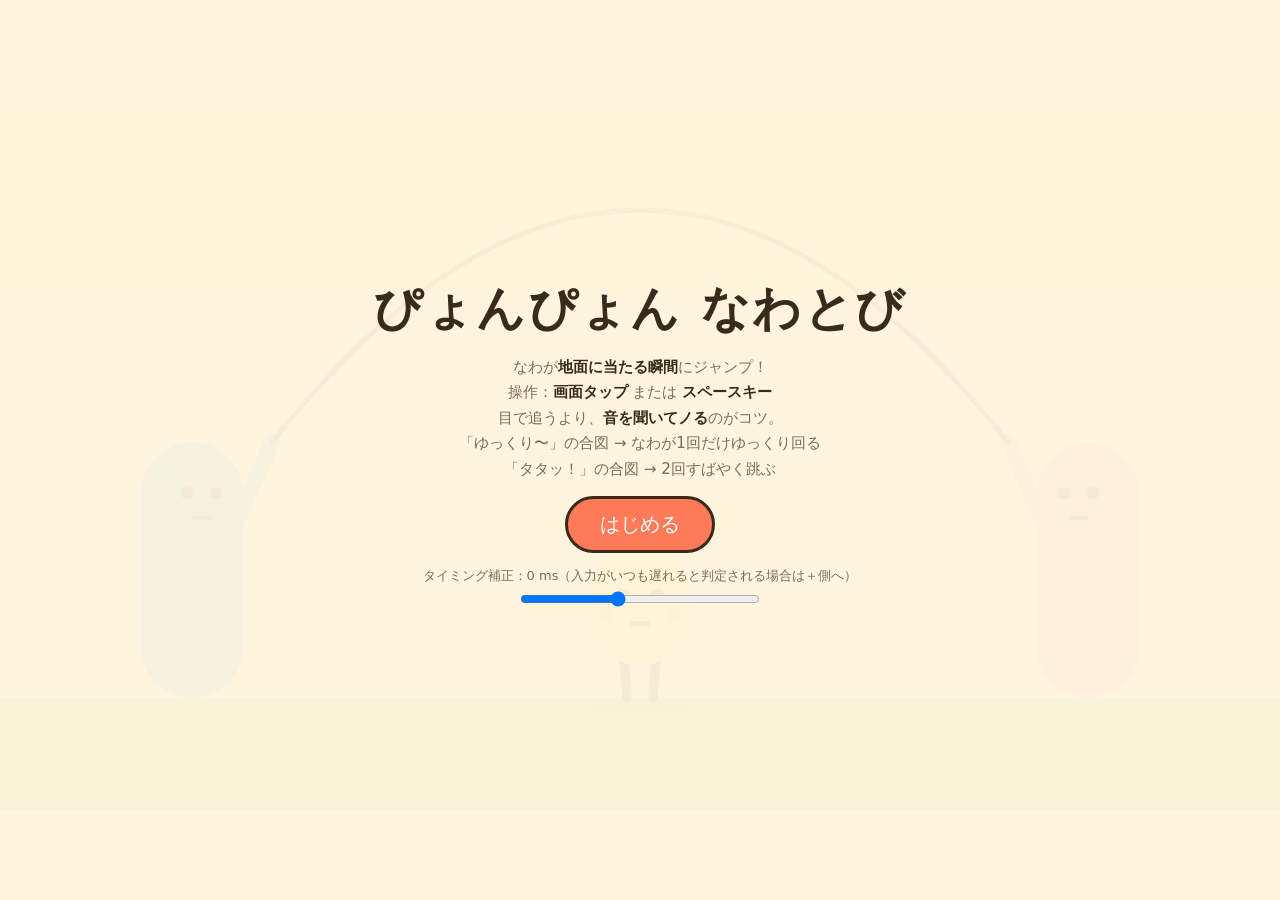
==== rizumutengoku/index.html @ be9ffc7c "Add first rhythm minigame: ぴょんぴょんなわとび Co-Authored-By: Claude Opus 5.5 <noreply@anthropic.com> Claude" ====
<!doctype html>
<html lang="ja">
<head>
<meta charset="utf-8">
<meta name="viewport" content="width=device-width,initial-scale=1,user-scalable=no">
<title>ぴょんぴょんなわとび</title>
<style>
  :root { --bg:#fff6e0; --ink:#3a2a1a; --accent:#ff7a59; --sub:#7a6a5a; }
  html, body { margin:0; height:100%; background:var(--bg); color:var(--ink);
    font-family:"Hiragino Maru Gothic ProN","M PLUS Rounded 1c","Yu Gothic",system-ui,sans-serif;
    overflow:hidden; touch-action:manipulation; user-select:none; -webkit-user-select:none; }
  canvas { position:fixed; inset:0; width:100%; height:100%; display:block; }
  .overlay { position:fixed; inset:0; display:flex; flex-direction:column; align-items:center;
    justify-content:center; gap:14px; background:rgba(255,246,224,.95); text-align:center; padding:16px; box-sizing:border-box; }
  .hidden { display:none; }
  h1 { margin:0; font-size:clamp(28px,7vw,48px); letter-spacing:.05em; }
  h2 { margin:0; font-size:clamp(32px,9vw,64px); }
  p { margin:0; line-height:1.7; }
  .how { max-width:520px; font-size:15px; color:var(--sub); }
  .how b { color:var(--ink); }
  button { font:inherit; font-size:20px; padding:12px 32px; border-radius:999px; border:3px solid var(--ink);
    background:var(--accent); color:#fff; cursor:pointer; }
  button.sub { background:#fff; color:var(--ink); font-size:16px; padding:8px 22px; }
  .row { display:flex; gap:12px; flex-wrap:wrap; justify-content:center; }
  .offset { font-size:13px; color:var(--sub); display:flex; flex-direction:column; align-items:center; gap:4px; }
  .offset input { width:240px; }
  table { border-collapse:collapse; font-size:16px; }
  td { padding:2px 12px; }
  td:last-child { text-align:right; font-weight:bold; }
</style>
</head>
<body>
<canvas id="cv"></canvas>

<div id="title" class="overlay">
  <h1>ぴょんぴょん なわとび</h1>
  <p class="how">
    なわが<b>地面に当たる瞬間</b>にジャンプ！<br>
    操作：<b>画面タップ</b> または <b>スペースキー</b><br>
    目で追うより、<b>音を聞いてノる</b>のがコツ。<br>
    「ゆっくり〜」の合図 → なわが1回だけゆっくり回る<br>
    「タタッ！」の合図 → 2回すばやく跳ぶ
  </p>
  <div class="row"><button id="startBtn">はじめる</button></div>
  <label class="offset">
    <span>タイミング補正：<span id="offVal">0</span> ms（入力がいつも遅れると判定される場合は＋側へ）</span>
    <input id="offset" type="range" min="-100" max="150" step="5" value="0">
  </label>
  <p class="how" id="best"></p>
</div>

<div id="result" class="overlay hidden">
  <h2 id="rank"></h2>
  <p id="comment"></p>
  <table id="detail"></table>
  <div class="row">
    <button id="retryBtn">もういちど</button>
    <button id="backBtn" class="sub">タイトルへ</button>
  </div>
</div>

<script>
"use strict";

// ---------- 設定 ----------
const BPM = 120;
const BEAT = 60 / BPM;
const WIN = { just: 0.045, ok: 0.09, barely: 0.15 }; // 判定幅（秒）
const W = 800, H = 450, GROUND = 380;

// 譜面：前のジャンプから次のジャンプまでの拍数（1=通常, 2=ゆっくり, 0.5=すばやく）
const BAR = {
  A:  [1, 1, 1, 1],
  M:  [2, 1, 1],
  S:  [2, 2],
  F:  [1, 1, 0.5, 0.5, 1],
  F2: [0.5, 0.5, 1, 0.5, 0.5, 1],
};
const SONG = ["A","A","A","A", "M","A","M","A", "F","A","F","A",
              "S","A","M","F", "F2","A","F2","M", "F","F2","S","A", "A"];
const CHART = SONG.flatMap(k => BAR[k]);

// ---------- オーディオ ----------
const A = { ctx: null, noise: null };

function ensureAudio() {
  if (!A.ctx) {
    A.ctx = new (window.AudioContext || window.webkitAudioContext)({ latencyHint: "interactive" });
    const len = A.ctx.sampleRate;
    A.noise = A.ctx.createBuffer(1, len, A.ctx.sampleRate);
    const d = A.noise.getChannelData(0);
    for (let i = 0; i < len; i++) d[i] = Math.random() * 2 - 1;
  }
  if (A.ctx.state === "suspended") A.ctx.resume();
}

function latency() {
  const c = A.ctx;
  return c.outputLatency || c.baseLatency || 0;
}

function env(g, t, a, peak, d) {
  g.gain.setValueAtTime(0.0001, t);
  g.gain.exponentialRampToValueAtTime(peak, t + a);
  g.gain.exponentialRampToValueAtTime(0.0001, t + a + d);
}

function tone(dest, t, freq, type, dur, vol, a = 0.005) {
  const c = A.ctx, o = c.createOscillator(), g = c.createGain();
  o.type = type;
  o.frequency.setValueAtTime(freq, t);
  env(g, t, a, vol, dur);
  o.connect(g).connect(dest);
  o.start(t); o.stop(t + a + dur + 0.05);
  return o;
}

function noise(dest, t, dur, vol, ftype, freq, q = 1) {
  const c = A.ctx, s = c.createBufferSource(), f = c.createBiquadFilter(), g = c.createGain();
  s.buffer = A.noise;
  f.type = ftype; f.frequency.value = freq; f.Q.value = q;
  env(g, t, 0.002, vol, dur);
  s.connect(f).connect(g).connect(dest);
  s.start(t, Math.random() * 0.5); s.stop(t + dur + 0.05);
}

const midi = n => 440 * Math.pow(2, (n - 69) / 12);

const SND = {
  kick(d, t) {
    const c = A.ctx, o = c.createOscillator(), g = c.createGain();
    o.frequency.setValueAtTime(150, t);
    o.frequency.exponentialRampToValueAtTime(40, t + 0.15);
    env(g, t, 0.002, 0.9, 0.25);
    o.connect(g).connect(d); o.start(t); o.stop(t + 0.35);
  },
  snare(d, t) { noise(d, t, 0.15, 0.45, "bandpass", 1800, 0.8); tone(d, t, 190, "triangle", 0.08, 0.25); },
  hat(d, t, v = 0.15) { noise(d, t, 0.04, v, "highpass", 8000); },
  crash(d, t) { noise(d, t, 1.4, 0.35, "highpass", 5000); },
  block(d, t, hi) { tone(d, t, hi ? 1600 : 1100, "sine", 0.07, 0.6); },
  cueSlow(d, t) { tone(d, t, midi(67), "triangle", 0.18, 0.7); tone(d, t + 0.2, midi(60), "triangle", 0.45, 0.7); },
  cueFast(d, t) { tone(d, t, 1250, "square", 0.05, 0.25); tone(d, t + BEAT / 2, 1250, "square", 0.05, 0.25); },
  jump(d, t, grade) {
    // 成功音：なわの「パシッ」＋ジャンプの「ぴょん」
    noise(d, t, 0.05, 0.5, "bandpass", 3000, 2);
    const o = tone(d, t, 500, "square", 0.12, grade === "just" ? 0.18 : 0.12);
    o.frequency.exponentialRampToValueAtTime(grade === "barely" ? 700 : 1100, t + 0.1);
  },
  miss(d, t) {
    const o = tone(d, t, 220, "sawtooth", 0.3, 0.25);
    o.frequency.exponentialRampToValueAtTime(70, t + 0.3);
    noise(d, t, 0.12, 0.5, "lowpass", 400);
  },
  whiff(d, t) { noise(d, t, 0.08, 0.15, "bandpass", 1200, 3); },
};

// 伴奏（C - Am - F - G）
const ROOTS = [0, 9, 5, 7];
const MELODY = [
  [12, null, 16, 19, 16, null, 14, 12],
  [9, null, 12, 16, 14, 12, 9, null],
  [9, 12, 14, null, 12, 9, 7, null],
  [7, null, 11, 14, 12, 11, 7, null],
];

function scheduleSong(g) {
  const { music, sfx, t0, endBeat } = g;
  const bt = b => t0 + b * BEAT;

  // カウントイン
  for (let b = 0; b < 4; b++) SND.block(sfx, bt(b), b === 3);

  for (let b = 0; b < endBeat; b++) {
    const inBar = b % 4, bar = Math.floor(b / 4);
    SND.hat(music, bt(b), 0.18); SND.hat(music, bt(b + 0.5), 0.08);
    if (b < 4) continue;
    if (inBar === 0 || inBar === 2) SND.kick(music, bt(b));
    if (inBar === 1 || inBar === 3) SND.snare(music, bt(b));
    const root = ROOTS[bar % 4];
    for (let e = 0; e < 2; e++) {
      const n = 36 + root + (e === 1 && inBar % 2 === 1 ? 12 : 0);
      tone(music, bt(b + e / 2), midi(n), "triangle", 0.22, 0.45);
      const m = MELODY[bar % 4][inBar * 2 + e];
      if (m !== null) tone(music, bt(b + e / 2), midi(60 + m), "square", 0.18, 0.08);
    }
  }
  // しめ
  const tEnd = bt(endBeat);
  SND.kick(music, tEnd); SND.crash(music, tEnd);
  for (const n of [48, 60, 64, 67, 72]) tone(music, tEnd, midi(n), "triangle", 1.2, 0.18);

  // 合図
  for (const c of g.cues) (c.type === "slow" ? SND.cueSlow : SND.cueFast)(sfx, c.t);
}

// ---------- ゲーム状態 ----------
let G = null;
let offsetMs = 0;
try { offsetMs = Number(localStorage.getItem("nawa.offset")) || 0; } catch (e) {}

function buildGame() {
  const c = A.ctx;
  const bus = c.createGain(); bus.gain.value = 0.9; bus.connect(c.destination);
  const music = c.createGain(); music.gain.value = 0.5; music.connect(bus);
  const sfx = c.createGain(); sfx.gain.value = 1; sfx.connect(bus);
  const t0 = c.currentTime + 0.4;

  const hits = [];
  let b = 3; // 最初のジャンプは4拍目（カウントイン直後）
  for (const iv of CHART) { b += iv; hits.push({ beat: b, t: t0 + b * BEAT, iv, j: null }); }

  const cues = [];
  hits.forEach((h, i) => {
    const prevIv = i > 0 ? hits[i - 1].iv : 1;
    if (h.iv !== 1 && h.iv !== prevIv) {
      cues.push({ t: t0 + (h.beat - h.iv - 1) * BEAT, type: h.iv > 1 ? "slow" : "fast" });
    }
  });

  const lastBeat = hits[hits.length - 1].beat;
  const endBeat = Math.ceil((lastBeat + 1) / 4) * 4;
  return {
    bus, music, sfx, t0, hits, cues, endBeat,
    tEnd: t0 + (endBeat + 3) * BEAT,
    player: { jumpAt: -9, kind: null, tripAt: -9, fx: [] },
    empty: 0, over: false,
  };
}

function startGame() {
  ensureAudio();
  if (G) G.bus.disconnect();
  G = buildGame();
  scheduleSong(G);
  hide("title"); hide("result");
}

function endGame() {
  G.over = true;
  const n = G.hits.length;
  const cnt = { just: 0, ok: 0, barely: 0, miss: 0 };
  for (const h of G.hits) cnt[h.j || "miss"]++;
  const raw = (cnt.just + cnt.ok * 0.8 + cnt.barely * 0.5) / n * 100 - G.empty;
  const score = Math.max(0, Math.round(raw));
  const [rank, comment] =
    score >= 90 ? ["かんぺき！", "なわとび名人。もう縄が止まって見える。"] :
    score >= 75 ? ["いいかんじ", "リズムに乗れてる。合図のところを詰めれば上へ。"] :
    score >= 55 ? ["まあまあ", "跳べてはいる。画面より音に集中してみよう。"] :
                  ["もういっかい", "目で追うと間に合わない。耳で跳ぼう。"];
  $("rank").textContent = rank;
  $("comment").textContent = `スコア ${score} 点 ― ${comment}`;
  $("detail").innerHTML = [
    ["ジャスト", cnt.just], ["OK", cnt.ok], ["ぎりぎり", cnt.barely],
    ["ミス", cnt.miss], ["からぶり", G.empty],
  ].map(([k, v]) => `<tr><td>${k}</td><td>${v}</td></tr>`).join("");
  try {
    const best = Number(localStorage.getItem("nawa.best")) || 0;
    if (score > best) localStorage.setItem("nawa.best", String(score));
  } catch (e) {}
  showBest();
  show("result");
}

function press() {
  if (!G || G.over) return;
  const now = A.ctx.currentTime;
  const tIn = now - latency() - offsetMs / 1000;
  let best = null, bd = 9;
  for (const h of G.hits) {
    if (h.t - tIn > WIN.barely) break;
    if (h.j) continue;
    const d = tIn - h.t;
    if (Math.abs(d) <= WIN.barely && Math.abs(d) < Math.abs(bd)) { best = h; bd = d; }
  }
  const p = G.player, tv = now - latency();
  if (best) {
    const ad = Math.abs(bd);
    best.j = ad <= WIN.just ? "just" : ad <= WIN.ok ? "ok" : "barely";
    SND.jump(G.sfx, now, best.j);
    p.jumpAt = tv; p.kind = best.j;
    if (best.j === "just") p.fx.push({ t: tv, type: "star" });
    if (best.j === "barely") p.fx.push({ t: tv, type: "sweat" });
  } else {
    G.empty++;
    SND.whiff(G.sfx, now);
    p.jumpAt = tv; p.kind = "whiff";
  }
}

function update() {
  if (!G || G.over) return;
  const now = A.ctx.currentTime;
  const tIn = now - latency() - offsetMs / 1000;
  for (const h of G.hits) {
    if (h.t - tIn > 0) break;
    if (!h.j && tIn - h.t > WIN.barely) {
      h.j = "miss";
      SND.miss(G.sfx, now);
      G.player.tripAt = h.t;
    }
  }
  if (now > G.tEnd) endGame();
}

// ---------- 描画 ----------
const cv = document.getElementById("cv");
const cx = cv.getContext("2d");
let view = { s: 1, ox: 0, oy: 0 };

function resize() {
  const dpr = window.devicePixelRatio || 1;
  cv.width = innerWidth * dpr; cv.height = innerHeight * dpr;
  const s = Math.min(innerWidth / W, innerHeight / H);
  view = { s: s * dpr, ox: (innerWidth - W * s) / 2 * dpr, oy: (innerHeight - H * s) / 2 * dpr };
}
addEventListener("resize", resize);
resize();

function ropePhase(tv) {
  if (!G) return 0.5;
  const hs = G.hits;
  let prev = hs[0].t - hs[0].iv * BEAT;
  if (tv < prev + 0.5 * (hs[0].t - prev)) return 0.5;
  for (const h of hs) {
    if (tv < h.t) return (tv - prev) / (h.t - prev);
    prev = h.t;
  }
  const p = (tv - prev) / BEAT;
  return p < 0.5 ? p : 0.5;
}

function cueBubble(tv) {
  if (!G) return null;
  for (const c of G.cues) if (tv >= c.t && tv < c.t + 0.9) return c.type;
  return null;
}

function bean(x, y, w, h, color, flip, phase) {
  // 縄を回す人
  cx.fillStyle = color;
  cx.beginPath(); cx.roundRect(x - w / 2, y - h, w, h, w / 2); cx.fill();
  cx.fillStyle = "#3a2a1a";
  cx.beginPath(); cx.arc(x - 9 * flip + 6 * flip, y - h + 32, 4, 0, 7); cx.fill();
  cx.beginPath(); cx.arc(x + 9 * flip + 6 * flip, y - h + 32, 4, 0, 7); cx.fill();
  cx.fillRect(x - 6 + 6 * flip, y - h + 46, 12, 3);
  const a = phase * Math.PI * 2;
  const hand = { x: x + 50 * flip + Math.sin(a) * 10 * flip, y: 232 + Math.cos(a) * 12 };
  cx.strokeStyle = color; cx.lineWidth = 10; cx.lineCap = "round";
  cx.beginPath(); cx.moveTo(x + 15 * flip, y - h + 80); cx.lineTo(hand.x, hand.y); cx.stroke();
  return hand;
}

function drawRope(l, r, phase, front) {
  const cy = 287.5 + 357.5 * Math.cos(phase * Math.PI * 2);
  cx.strokeStyle = "#7a3e1c"; cx.lineWidth = front ? 5 : 3;
  cx.beginPath(); cx.moveTo(l.x, l.y); cx.quadraticCurveTo(400, cy, r.x, r.y); cx.stroke();
}

function drawPlayer(tv) {
  const p = G ? G.player : { jumpAt: -9, kind: null, tripAt: -9, fx: [] };
  let lift = 0, tilt = 0;
  const dur = p.kind === "whiff" ? 0.25 : 0.38;
  const k = (tv - p.jumpAt) / dur;
  if (k >= 0 && k <= 1) lift = (p.kind === "whiff" ? 45 : 110) * Math.sin(Math.PI * k);
  const tk = (tv - p.tripAt) / 0.6;
  const tripping = tk >= 0 && tk <= 1;
  if (tripping) { tilt = Math.sin(tk * Math.PI) * 0.6; lift = 0; }

  // 影
  cx.fillStyle = "rgba(0,0,0,.15)";
  cx.beginPath(); cx.ellipse(400, GROUND + 4, 34 - lift * 0.12, 8, 0, 0, 7); cx.fill();

  cx.save();
  cx.translate(400, GROUND - lift);
  cx.rotate(tilt);
  cx.strokeStyle = "#3a2a1a"; cx.lineWidth = 6; cx.lineCap = "round";
  const spread = lift > 10 ? 14 : 8;
  cx.beginPath(); cx.moveTo(-10, -24); cx.lineTo(-spread, 0); cx.moveTo(10, -24); cx.lineTo(spread, 0); cx.stroke();
  cx.fillStyle = "#ffcc4d";
  cx.beginPath(); cx.ellipse(0, -58, 32, 38, 0, 0, 7); cx.fill();
  cx.fillStyle = "#3a2a1a";
  if (tripping) {
    cx.font = "bold 18px sans-serif"; cx.textAlign = "center";
    cx.fillText("× ×", 0, -60);
  } else {
    cx.beginPath(); cx.arc(-11, -64, 4.5, 0, 7); cx.arc(11, -64, 4.5, 0, 7); cx.fill();
    cx.beginPath();
    if (lift > 10) cx.arc(0, -48, 7, 0, Math.PI); else cx.rect(-6, -48, 12, 3);
    cx.fill();
  }
  cx.fillStyle = "rgba(255,120,120,.5)";
  cx.beginPath(); cx.arc(-21, -52, 5, 0, 7); cx.arc(21, -52, 5, 0, 7); cx.fill();
  cx.restore();

  if (tripping) {
    cx.fillStyle = "#3a2a1a"; cx.font = "bold 22px sans-serif"; cx.textAlign = "center";
    cx.fillText("いてっ", 400, GROUND - 120);
  }
  // エフェクト
  p.fx = p.fx.filter(f => tv - f.t < 0.5);
  for (const f of p.fx) {
    const e = (tv - f.t) / 0.5;
    cx.globalAlpha = 1 - e;
    if (f.type === "star") {
      cx.fillStyle = "#ffb300";
      for (const dx of [-40, 40]) star(400 + dx * (1 + e), GROUND - 20 - 30 * e, 8);
    } else {
      cx.fillStyle = "#4aa3df";
      cx.beginPath(); cx.arc(440, GROUND - 110 + 20 * e, 6, 0, 7); cx.fill();
    }
    cx.globalAlpha = 1;
  }
}

function star(x, y, r) {
  cx.beginPath();
  for (let i = 0; i < 10; i++) {
    const a = -Math.PI / 2 + i * Math.PI / 5, rr = i % 2 ? r * 0.45 : r;
    cx.lineTo(x + Math.cos(a) * rr, y + Math.sin(a) * rr);
  }
  cx.fill();
}

function bubble(x, y, text) {
  cx.font = "bold 22px sans-serif"; cx.textAlign = "center";
  const w = cx.measureText(text).width + 28;
  cx.fillStyle = "#fff"; cx.strokeStyle = "#3a2a1a"; cx.lineWidth = 3;
  cx.beginPath(); cx.roundRect(x - w / 2, y - 22, w, 40, 14); cx.fill(); cx.stroke();
  cx.fillStyle = "#3a2a1a"; cx.fillText(text, x, y + 6);
}

function draw() {
  update();
  const tv = A.ctx ? A.ctx.currentTime - latency() : 0;
  cx.setTransform(1, 0, 0, 1, 0, 0);
  cx.fillStyle = "#fff6e0"; cx.fillRect(0, 0, cv.width, cv.height);
  cx.setTransform(view.s, 0, 0, view.s, view.ox, view.oy);

  const sky = cx.createLinearGradient(0, 0, 0, GROUND);
  sky.addColorStop(0, "#ffe2a8"); sky.addColorStop(1, "#fff6e0");
  cx.fillStyle = sky; cx.fillRect(0, 0, W, GROUND);
  cx.fillStyle = "#ffd36b"; cx.beginPath(); cx.arc(680, 80, 40, 0, 7); cx.fill();
  cx.fillStyle = "#8fd16a"; cx.fillRect(0, GROUND, W, H - GROUND);

  const phase = ropePhase(tv);
  const back = Math.cos(phase * Math.PI * 2) < 0;
  const l = bean(120, GROUND, 64, 160, "#5aa9e6", 1, phase);
  const r = bean(680, GROUND, 64, 160, "#f28ab2", -1, phase);

  if (back) drawRope(l, r, phase, false);
  drawPlayer(tv);
  if (!back) drawRope(l, r, phase, true);

  const cue = cueBubble(tv);
  if (cue === "slow") bubble(140, 170, "ゆっくり〜");
  if (cue === "fast") bubble(660, 170, "タタッ！");

  requestAnimationFrame(draw);
}
requestAnimationFrame(draw);

// ---------- UI ----------
function $(id) { return document.getElementById(id); }
function show(id) { $(id).classList.remove("hidden"); }
function hide(id) { $(id).classList.add("hidden"); }
function showBest() {
  let best = 0;
  try { best = Number(localStorage.getItem("nawa.best")) || 0; } catch (e) {}
  $("best").textContent = best ? `ベストスコア：${best} 点` : "";
}

$("offset").value = offsetMs;
$("offVal").textContent = offsetMs;
$("offset").addEventListener("input", e => {
  offsetMs = Number(e.target.value);
  $("offVal").textContent = offsetMs;
  try { localStorage.setItem("nawa.offset", String(offsetMs)); } catch (e2) {}
});
$("startBtn").addEventListener("click", startGame);
$("retryBtn").addEventListener("click", startGame);
$("backBtn").addEventListener("click", () => { hide("result"); show("title"); });
showBest();

addEventListener("keydown", e => {
  if (e.repeat) return;
  if (["Space", "Enter", "ArrowUp", "KeyZ", "KeyX"].includes(e.code)) {
    if (G && !G.over) { e.preventDefault(); press(); }
  }
});
addEventListener("pointerdown", e => {
  if (e.target.closest("button, input, label")) return;
  if (G && !G.over) { e.preventDefault(); press(); }
});
</script>
</body>
</html>
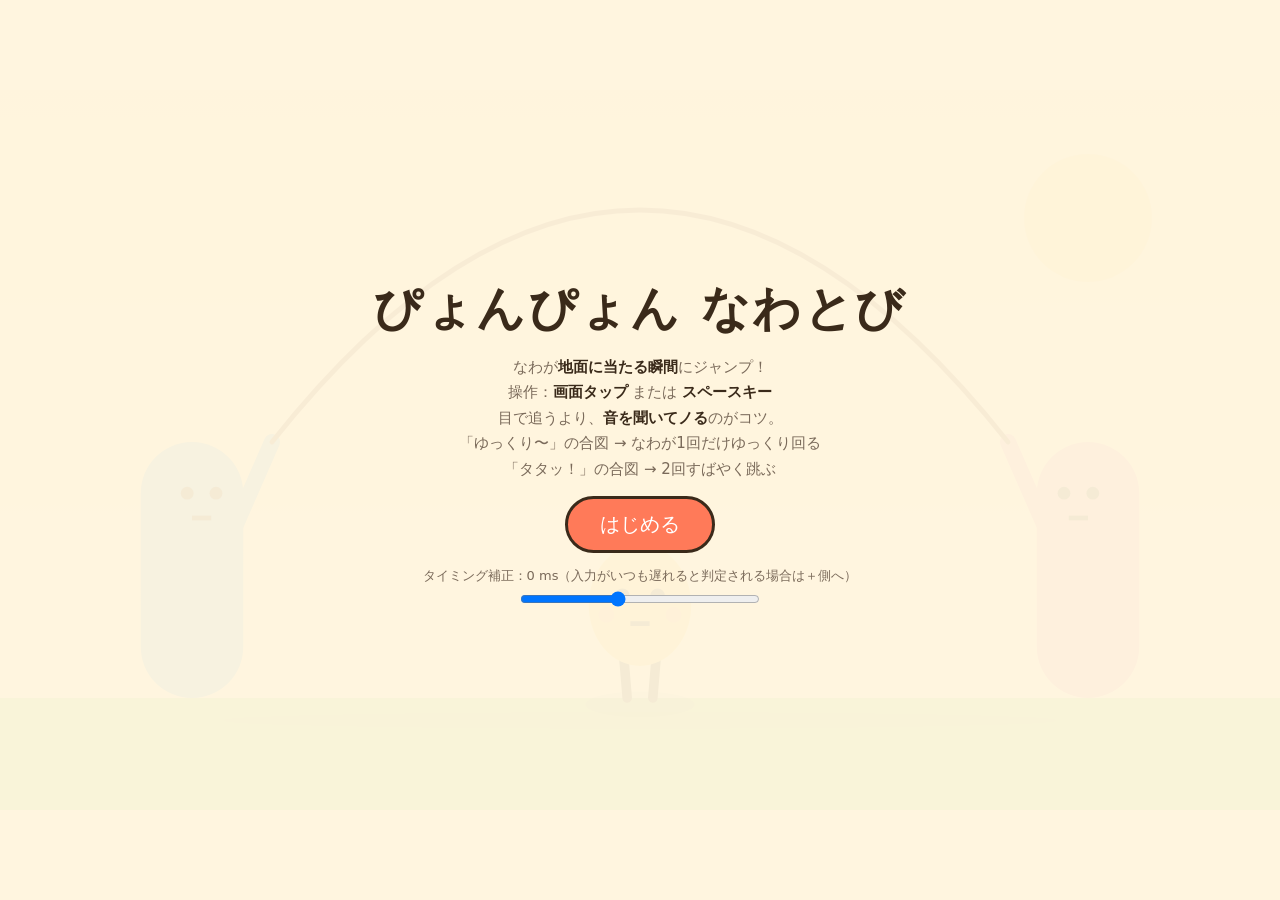
==== commit 575a76fe: "なわとび: 伴奏をベースのみにし、ジャンプ位置でリード音を鳴らす。なわの影と着地の土ぼこりを追加 Co-Authored-By: Claude Opus 5.5 <noreply@anthropic." ====
--- a/rizumutengoku/index.html
+++ b/rizumutengoku/index.html
@@ -143,8 +143,7 @@
   jump(d, t, grade) {
     // 成功音：なわの「パシッ」＋ジャンプの「ぴょん」
     noise(d, t, 0.05, 0.5, "bandpass", 3000, 2);
-    const o = tone(d, t, 500, "square", 0.12, grade === "just" ? 0.18 : 0.12);
-    o.frequency.exponentialRampToValueAtTime(grade === "barely" ? 700 : 1100, t + 0.1);
+    if (grade === "barely") tone(d, t, 300, "sawtooth", 0.06, 0.08);
   },
   miss(d, t) {
     const o = tone(d, t, 220, "sawtooth", 0.3, 0.25);
@@ -154,17 +153,20 @@
   whiff(d, t) { noise(d, t, 0.08, 0.15, "bandpass", 1200, 3); },
 };
 
-// 伴奏（C - Am - F - G）
+// ベース（土台）：C - Am - F - G を4分音符で刻むだけ。メロディは持たない
 const ROOTS = [0, 9, 5, 7];
-const MELODY = [
-  [12, null, 16, 19, 16, null, 14, 12],
-  [9, null, 12, 16, 14, 12, 9, null],
-  [9, 12, 14, null, 12, 9, 7, null],
-  [7, null, 11, 14, 12, 11, 7, null],
-];
+// リード：ジャンプのタイミングでだけ鳴る。和音の構成音から選ぶ
+const CHORD_TONES = [[60, 64, 67, 72], [57, 60, 64, 69], [57, 60, 65, 69], [55, 59, 62, 67]];
+const LEAD_STEP = [0, 1, 2, 3, 3, 2, 1, 2];
+
+function leadNote(h) {
+  const tones = CHORD_TONES[Math.floor(h.beat / 4) % 4];
+  if (h.iv > 1) return tones[0] - 12;
+  return tones[LEAD_STEP[Math.floor((h.beat % 4) * 2)]] + (h.iv < 1 ? 12 : 0);
+}
 
 function scheduleSong(g) {
-  const { music, sfx, t0, endBeat } = g;
+  const { music, lead, sfx, t0, endBeat } = g;
   const bt = b => t0 + b * BEAT;
 
   // カウントイン
@@ -172,18 +174,20 @@
 
   for (let b = 0; b < endBeat; b++) {
     const inBar = b % 4, bar = Math.floor(b / 4);
-    SND.hat(music, bt(b), 0.18); SND.hat(music, bt(b + 0.5), 0.08);
+    SND.hat(music, bt(b), 0.12);
     if (b < 4) continue;
     if (inBar === 0 || inBar === 2) SND.kick(music, bt(b));
     if (inBar === 1 || inBar === 3) SND.snare(music, bt(b));
-    const root = ROOTS[bar % 4];
-    for (let e = 0; e < 2; e++) {
-      const n = 36 + root + (e === 1 && inBar % 2 === 1 ? 12 : 0);
-      tone(music, bt(b + e / 2), midi(n), "triangle", 0.22, 0.45);
-      const m = MELODY[bar % 4][inBar * 2 + e];
-      if (m !== null) tone(music, bt(b + e / 2), midi(60 + m), "square", 0.18, 0.08);
-    }
-  }
+    tone(music, bt(b), midi(36 + ROOTS[bar % 4]), "triangle", 0.35, 0.5);
+  }
+
+  // リード：遊ぶ音。変則リズムがそのまま旋律として聞こえる
+  for (const h of g.hits) {
+    const dur = h.iv > 1 ? 0.7 : h.iv < 1 ? 0.12 : 0.25;
+    tone(lead, h.t, midi(leadNote(h)), "square", dur, 0.16);
+    tone(lead, h.t, midi(leadNote(h) + 12), "triangle", dur * 0.6, 0.08);
+  }
+
   // しめ
   const tEnd = bt(endBeat);
   SND.kick(music, tEnd); SND.crash(music, tEnd);
@@ -201,7 +205,8 @@
 function buildGame() {
   const c = A.ctx;
   const bus = c.createGain(); bus.gain.value = 0.9; bus.connect(c.destination);
-  const music = c.createGain(); music.gain.value = 0.5; music.connect(bus);
+  const music = c.createGain(); music.gain.value = 0.4; music.connect(bus);
+  const lead = c.createGain(); lead.gain.value = 0.9; lead.connect(bus);
   const sfx = c.createGain(); sfx.gain.value = 1; sfx.connect(bus);
   const t0 = c.currentTime + 0.4;
 
@@ -220,7 +225,7 @@
   const lastBeat = hits[hits.length - 1].beat;
   const endBeat = Math.ceil((lastBeat + 1) / 4) * 4;
   return {
-    bus, music, sfx, t0, hits, cues, endBeat,
+    bus, music, lead, sfx, t0, hits, cues, endBeat,
     tEnd: t0 + (endBeat + 3) * BEAT,
     player: { jumpAt: -9, kind: null, tripAt: -9, fx: [] },
     empty: 0, over: false,
@@ -356,6 +361,37 @@
   cx.beginPath(); cx.moveTo(l.x, l.y); cx.quadraticCurveTo(400, cy, r.x, r.y); cx.stroke();
 }
 
+function nearestHit(tv) {
+  if (!G) return null;
+  let best = null;
+  for (const h of G.hits) {
+    const d = tv - h.t;
+    if (d < -1) break;
+    if (d >= 0 && d < 0.25) best = h;
+  }
+  return best;
+}
+
+function drawGroundCue(tv, phase) {
+  // なわの影：地面に近づくほど濃く、小さく集まる
+  const near = (Math.cos(phase * Math.PI * 2) + 1) / 2; // 1=地面, 0=頂点
+  cx.fillStyle = `rgba(90,50,20,${0.08 + 0.32 * near * near})`;
+  cx.beginPath(); cx.ellipse(400, GROUND + 14, 260 - 170 * near, 5 + 4 * near, 0, 0, 7); cx.fill();
+  // 地面に当たった瞬間の土ぼこり
+  const h = nearestHit(tv);
+  if (h) {
+    const e = (tv - h.t) / 0.25;
+    cx.fillStyle = `rgba(140,110,70,${0.6 * (1 - e)})`;
+    for (const dx of [-1, 1]) {
+      for (let i = 0; i < 3; i++) {
+        cx.beginPath();
+        cx.arc(400 + dx * (60 + 70 * e + i * 18), GROUND + 6 - 18 * e - i * 6, 7 - i * 1.5, 0, 7);
+        cx.fill();
+      }
+    }
+  }
+}
+
 function drawPlayer(tv) {
   const p = G ? G.player : { jumpAt: -9, kind: null, tripAt: -9, fx: [] };
   let lift = 0, tilt = 0;
@@ -447,6 +483,7 @@
   const l = bean(120, GROUND, 64, 160, "#5aa9e6", 1, phase);
   const r = bean(680, GROUND, 64, 160, "#f28ab2", -1, phase);
 
+  drawGroundCue(tv, phase);
   if (back) drawRope(l, r, phase, false);
   drawPlayer(tv);
   if (!back) drawRope(l, r, phase, true);
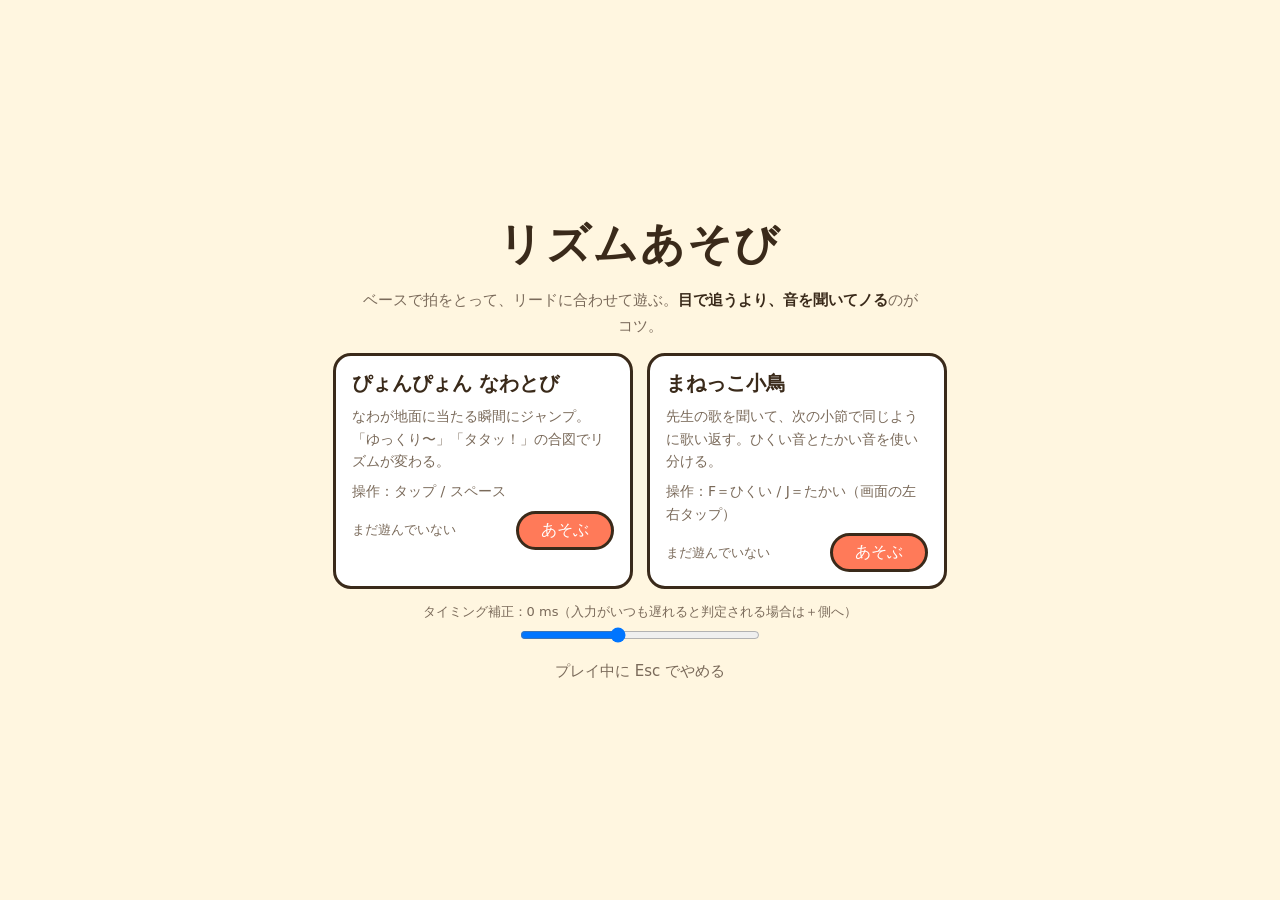
==== commit 4afcf37c: "2本目「まねっこ小鳥」とゲーム選択画面を追加。ゲーム共通部分をエンジンとして分離 Co-Authored-By: Claude Opus 5.5 <noreply@anthropic.com> Cla" ====
--- a/rizumutengoku/index.html
+++ b/rizumutengoku/index.html
@@ -3,7 +3,7 @@
 <head>
 <meta charset="utf-8">
 <meta name="viewport" content="width=device-width,initial-scale=1,user-scalable=no">
-<title>ぴょんぴょんなわとび</title>
+<title>リズムあそび</title>
 <style>
   :root { --bg:#fff6e0; --ink:#3a2a1a; --accent:#ff7a59; --sub:#7a6a5a; }
   html, body { margin:0; height:100%; background:var(--bg); color:var(--ink);
@@ -11,17 +11,25 @@
     overflow:hidden; touch-action:manipulation; user-select:none; -webkit-user-select:none; }
   canvas { position:fixed; inset:0; width:100%; height:100%; display:block; }
   .overlay { position:fixed; inset:0; display:flex; flex-direction:column; align-items:center;
-    justify-content:center; gap:14px; background:rgba(255,246,224,.95); text-align:center; padding:16px; box-sizing:border-box; }
+    justify-content:center; gap:14px; background:rgba(255,246,224,.96); text-align:center; padding:16px;
+    box-sizing:border-box; overflow-y:auto; }
   .hidden { display:none; }
-  h1 { margin:0; font-size:clamp(28px,7vw,48px); letter-spacing:.05em; }
+  h1 { margin:0; font-size:clamp(28px,7vw,44px); letter-spacing:.05em; }
   h2 { margin:0; font-size:clamp(32px,9vw,64px); }
   p { margin:0; line-height:1.7; }
-  .how { max-width:520px; font-size:15px; color:var(--sub); }
+  .how { max-width:560px; font-size:15px; color:var(--sub); }
   .how b { color:var(--ink); }
   button { font:inherit; font-size:20px; padding:12px 32px; border-radius:999px; border:3px solid var(--ink);
     background:var(--accent); color:#fff; cursor:pointer; }
   button.sub { background:#fff; color:var(--ink); font-size:16px; padding:8px 22px; }
   .row { display:flex; gap:12px; flex-wrap:wrap; justify-content:center; }
+  .stages { display:flex; gap:14px; flex-wrap:wrap; justify-content:center; max-width:760px; }
+  .card { background:#fff; border:3px solid var(--ink); border-radius:18px; padding:14px 16px; width:300px;
+    max-width:100%; box-sizing:border-box; display:flex; flex-direction:column; gap:8px; text-align:left; }
+  .card h3 { margin:0; font-size:20px; }
+  .card p { font-size:14px; color:var(--sub); line-height:1.6; }
+  .card .meta { display:flex; justify-content:space-between; align-items:center; font-size:13px; color:var(--sub); }
+  .card button { font-size:16px; padding:6px 22px; }
   .offset { font-size:13px; color:var(--sub); display:flex; flex-direction:column; align-items:center; gap:4px; }
   .offset input { width:240px; }
   table { border-collapse:collapse; font-size:16px; }
@@ -33,20 +41,14 @@
 <canvas id="cv"></canvas>
 
 <div id="title" class="overlay">
-  <h1>ぴょんぴょん なわとび</h1>
-  <p class="how">
-    なわが<b>地面に当たる瞬間</b>にジャンプ！<br>
-    操作：<b>画面タップ</b> または <b>スペースキー</b><br>
-    目で追うより、<b>音を聞いてノる</b>のがコツ。<br>
-    「ゆっくり〜」の合図 → なわが1回だけゆっくり回る<br>
-    「タタッ！」の合図 → 2回すばやく跳ぶ
-  </p>
-  <div class="row"><button id="startBtn">はじめる</button></div>
+  <h1>リズムあそび</h1>
+  <p class="how">ベースで拍をとって、リードに合わせて遊ぶ。<b>目で追うより、音を聞いてノる</b>のがコツ。</p>
+  <div id="stages" class="stages"></div>
   <label class="offset">
     <span>タイミング補正：<span id="offVal">0</span> ms（入力がいつも遅れると判定される場合は＋側へ）</span>
     <input id="offset" type="range" min="-100" max="150" step="5" value="0">
   </label>
-  <p class="how" id="best"></p>
+  <p class="how">プレイ中に Esc でやめる</p>
 </div>
 
 <div id="result" class="overlay hidden">
@@ -55,32 +57,20 @@
   <table id="detail"></table>
   <div class="row">
     <button id="retryBtn">もういちど</button>
-    <button id="backBtn" class="sub">タイトルへ</button>
+    <button id="backBtn" class="sub">ゲームをえらぶ</button>
   </div>
 </div>
 
 <script>
 "use strict";
 
-// ---------- 設定 ----------
+// ================= 共通設定 =================
 const BPM = 120;
 const BEAT = 60 / BPM;
 const WIN = { just: 0.045, ok: 0.09, barely: 0.15 }; // 判定幅（秒）
 const W = 800, H = 450, GROUND = 380;
 
-// 譜面：前のジャンプから次のジャンプまでの拍数（1=通常, 2=ゆっくり, 0.5=すばやく）
-const BAR = {
-  A:  [1, 1, 1, 1],
-  M:  [2, 1, 1],
-  S:  [2, 2],
-  F:  [1, 1, 0.5, 0.5, 1],
-  F2: [0.5, 0.5, 1, 0.5, 0.5, 1],
-};
-const SONG = ["A","A","A","A", "M","A","M","A", "F","A","F","A",
-              "S","A","M","F", "F2","A","F2","M", "F","F2","S","A", "A"];
-const CHART = SONG.flatMap(k => BAR[k]);
-
-// ---------- オーディオ ----------
+// ================= オーディオ =================
 const A = { ctx: null, noise: null };
 
 function ensureAudio() {
@@ -138,13 +128,6 @@
   hat(d, t, v = 0.15) { noise(d, t, 0.04, v, "highpass", 8000); },
   crash(d, t) { noise(d, t, 1.4, 0.35, "highpass", 5000); },
   block(d, t, hi) { tone(d, t, hi ? 1600 : 1100, "sine", 0.07, 0.6); },
-  cueSlow(d, t) { tone(d, t, midi(67), "triangle", 0.18, 0.7); tone(d, t + 0.2, midi(60), "triangle", 0.45, 0.7); },
-  cueFast(d, t) { tone(d, t, 1250, "square", 0.05, 0.25); tone(d, t + BEAT / 2, 1250, "square", 0.05, 0.25); },
-  jump(d, t, grade) {
-    // 成功音：なわの「パシッ」＋ジャンプの「ぴょん」
-    noise(d, t, 0.05, 0.5, "bandpass", 3000, 2);
-    if (grade === "barely") tone(d, t, 300, "sawtooth", 0.06, 0.08);
-  },
   miss(d, t) {
     const o = tone(d, t, 220, "sawtooth", 0.3, 0.25);
     o.frequency.exponentialRampToValueAtTime(70, t + 0.3);
@@ -155,23 +138,11 @@
 
 // ベース（土台）：C - Am - F - G を4分音符で刻むだけ。メロディは持たない
 const ROOTS = [0, 9, 5, 7];
-// リード：ジャンプのタイミングでだけ鳴る。和音の構成音から選ぶ
-const CHORD_TONES = [[60, 64, 67, 72], [57, 60, 64, 69], [57, 60, 65, 69], [55, 59, 62, 67]];
-const LEAD_STEP = [0, 1, 2, 3, 3, 2, 1, 2];
-
-function leadNote(h) {
-  const tones = CHORD_TONES[Math.floor(h.beat / 4) % 4];
-  if (h.iv > 1) return tones[0] - 12;
-  return tones[LEAD_STEP[Math.floor((h.beat % 4) * 2)]] + (h.iv < 1 ? 12 : 0);
-}
-
-function scheduleSong(g) {
-  const { music, lead, sfx, t0, endBeat } = g;
+
+function scheduleBase(g) {
+  const { music, sfx, t0, endBeat } = g;
   const bt = b => t0 + b * BEAT;
-
-  // カウントイン
-  for (let b = 0; b < 4; b++) SND.block(sfx, bt(b), b === 3);
-
+  for (let b = 0; b < 4; b++) SND.block(sfx, bt(b), b === 3); // カウントイン
   for (let b = 0; b < endBeat; b++) {
     const inBar = b % 4, bar = Math.floor(b / 4);
     SND.hat(music, bt(b), 0.12);
@@ -180,96 +151,476 @@
     if (inBar === 1 || inBar === 3) SND.snare(music, bt(b));
     tone(music, bt(b), midi(36 + ROOTS[bar % 4]), "triangle", 0.35, 0.5);
   }
-
-  // リード：遊ぶ音。変則リズムがそのまま旋律として聞こえる
-  for (const h of g.hits) {
-    const dur = h.iv > 1 ? 0.7 : h.iv < 1 ? 0.12 : 0.25;
-    tone(lead, h.t, midi(leadNote(h)), "square", dur, 0.16);
-    tone(lead, h.t, midi(leadNote(h) + 12), "triangle", dur * 0.6, 0.08);
-  }
-
-  // しめ
   const tEnd = bt(endBeat);
   SND.kick(music, tEnd); SND.crash(music, tEnd);
   for (const n of [48, 60, 64, 67, 72]) tone(music, tEnd, midi(n), "triangle", 1.2, 0.18);
-
-  // 合図
-  for (const c of g.cues) (c.type === "slow" ? SND.cueSlow : SND.cueFast)(sfx, c.t);
-}
-
-// ---------- ゲーム状態 ----------
+}
+
+// ================= 描画の共通部品 =================
+const cv = document.getElementById("cv");
+const cx = cv.getContext("2d");
+let view = { s: 1, ox: 0, oy: 0 };
+
+function resize() {
+  const dpr = window.devicePixelRatio || 1;
+  cv.width = innerWidth * dpr; cv.height = innerHeight * dpr;
+  const s = Math.min(innerWidth / W, innerHeight / H);
+  view = { s: s * dpr, ox: (innerWidth - W * s) / 2 * dpr, oy: (innerHeight - H * s) / 2 * dpr };
+}
+addEventListener("resize", resize);
+resize();
+
+function star(x, y, r) {
+  cx.beginPath();
+  for (let i = 0; i < 10; i++) {
+    const a = -Math.PI / 2 + i * Math.PI / 5, rr = i % 2 ? r * 0.45 : r;
+    cx.lineTo(x + Math.cos(a) * rr, y + Math.sin(a) * rr);
+  }
+  cx.fill();
+}
+
+function bubble(x, y, text, size = 22) {
+  cx.font = `bold ${size}px sans-serif`; cx.textAlign = "center";
+  const w = cx.measureText(text).width + 28;
+  cx.fillStyle = "#fff"; cx.strokeStyle = "#3a2a1a"; cx.lineWidth = 3;
+  cx.beginPath(); cx.roundRect(x - w / 2, y - size, w, size * 1.8, 14); cx.fill(); cx.stroke();
+  cx.fillStyle = "#3a2a1a"; cx.fillText(text, x, y + size * 0.3);
+}
+
+// ================= ゲーム1：なわとび =================
+// 譜面：前のジャンプから次のジャンプまでの拍数（1=通常, 2=ゆっくり, 0.5=すばやく）
+const NAWA_BAR = {
+  A:  [1, 1, 1, 1],
+  M:  [2, 1, 1],
+  S:  [2, 2],
+  F:  [1, 1, 0.5, 0.5, 1],
+  F2: [0.5, 0.5, 1, 0.5, 0.5, 1],
+};
+const NAWA_SONG = ["A","A","A","A", "M","A","M","A", "F","A","F","A",
+                   "S","A","M","F", "F2","A","F2","M", "F","F2","S","A", "A"];
+// リード：ジャンプのタイミングでだけ鳴る。和音の構成音から選ぶ
+const CHORD_TONES = [[60, 64, 67, 72], [57, 60, 64, 69], [57, 60, 65, 69], [55, 59, 62, 67]];
+const LEAD_STEP = [0, 1, 2, 3, 3, 2, 1, 2];
+
+const nawa = {
+  id: "nawa",
+  name: "ぴょんぴょん なわとび",
+  desc: "なわが地面に当たる瞬間にジャンプ。「ゆっくり〜」「タタッ！」の合図でリズムが変わる。",
+  ops: "タップ / スペース",
+  keys: 1,
+  comments: [
+    "なわとび名人。もう縄が止まって見える。",
+    "リズムに乗れてる。合図のところを詰めれば上へ。",
+    "跳べてはいる。画面より音に集中してみよう。",
+    "目で追うと間に合わない。耳で跳ぼう。",
+  ],
+
+  build(g) {
+    let b = 3; // 最初のジャンプは4拍目（カウントイン直後）
+    for (const iv of NAWA_SONG.flatMap(k => NAWA_BAR[k])) {
+      b += iv;
+      g.hits.push({ beat: b, t: g.t0 + b * BEAT, iv, key: null, j: null });
+    }
+    g.hits.forEach((h, i) => {
+      const prevIv = i > 0 ? g.hits[i - 1].iv : 1;
+      if (h.iv !== 1 && h.iv !== prevIv) {
+        g.cues.push({ t: g.t0 + (h.beat - h.iv - 1) * BEAT, type: h.iv > 1 ? "slow" : "fast" });
+      }
+    });
+    g.endBeat = Math.ceil((b + 1) / 4) * 4;
+    g.st = { jumpAt: -9, kind: null, tripAt: -9, fx: [] };
+  },
+
+  leadNote(h) {
+    const tones = CHORD_TONES[Math.floor(h.beat / 4) % 4];
+    if (h.iv > 1) return tones[0] - 12;
+    return tones[LEAD_STEP[Math.floor((h.beat % 4) * 2)]] + (h.iv < 1 ? 12 : 0);
+  },
+
+  schedule(g) {
+    // リード：変則リズムがそのまま旋律として聞こえる
+    for (const h of g.hits) {
+      const n = this.leadNote(h), dur = h.iv > 1 ? 0.7 : h.iv < 1 ? 0.12 : 0.25;
+      tone(g.lead, h.t, midi(n), "square", dur, 0.16);
+      tone(g.lead, h.t, midi(n + 12), "triangle", dur * 0.6, 0.08);
+    }
+    for (const c of g.cues) {
+      if (c.type === "slow") {
+        tone(g.sfx, c.t, midi(67), "triangle", 0.18, 0.7);
+        tone(g.sfx, c.t + 0.2, midi(60), "triangle", 0.45, 0.7);
+      } else {
+        tone(g.sfx, c.t, 1250, "square", 0.05, 0.25);
+        tone(g.sfx, c.t + BEAT / 2, 1250, "square", 0.05, 0.25);
+      }
+    }
+  },
+
+  onJudge(g, h, grade, tv, key, now) {
+    noise(g.sfx, now, 0.05, 0.5, "bandpass", 3000, 2); // なわの「パシッ」
+    if (grade === "barely") tone(g.sfx, now, 300, "sawtooth", 0.06, 0.08);
+    const s = g.st;
+    s.jumpAt = tv; s.kind = grade;
+    if (grade === "just") s.fx.push({ t: tv, type: "star" });
+    if (grade === "barely") s.fx.push({ t: tv, type: "sweat" });
+  },
+  onWhiff(g, tv, key, now) { SND.whiff(g.sfx, now); g.st.jumpAt = tv; g.st.kind = "whiff"; },
+  onMiss(g, h, now) { SND.miss(g.sfx, now); g.st.tripAt = h.t; },
+
+  ropePhase(g, tv) {
+    const hs = g.hits;
+    let prev = hs[0].t - hs[0].iv * BEAT;
+    if (tv < prev + 0.5 * (hs[0].t - prev)) return 0.5;
+    for (const h of hs) {
+      if (tv < h.t) return (tv - prev) / (h.t - prev);
+      prev = h.t;
+    }
+    const p = (tv - prev) / BEAT;
+    return p < 0.5 ? p : 0.5;
+  },
+
+  turner(x, y, w, h, color, flip, phase) {
+    cx.fillStyle = color;
+    cx.beginPath(); cx.roundRect(x - w / 2, y - h, w, h, w / 2); cx.fill();
+    cx.fillStyle = "#3a2a1a";
+    cx.beginPath(); cx.arc(x - 9 * flip + 6 * flip, y - h + 32, 4, 0, 7); cx.fill();
+    cx.beginPath(); cx.arc(x + 9 * flip + 6 * flip, y - h + 32, 4, 0, 7); cx.fill();
+    cx.fillRect(x - 6 + 6 * flip, y - h + 46, 12, 3);
+    const a = phase * Math.PI * 2;
+    const hand = { x: x + 50 * flip + Math.sin(a) * 10 * flip, y: 232 + Math.cos(a) * 12 };
+    cx.strokeStyle = color; cx.lineWidth = 10; cx.lineCap = "round";
+    cx.beginPath(); cx.moveTo(x + 15 * flip, y - h + 80); cx.lineTo(hand.x, hand.y); cx.stroke();
+    return hand;
+  },
+
+  rope(l, r, phase, front) {
+    const cy = 287.5 + 357.5 * Math.cos(phase * Math.PI * 2);
+    cx.strokeStyle = "#7a3e1c"; cx.lineWidth = front ? 5 : 3;
+    cx.beginPath(); cx.moveTo(l.x, l.y); cx.quadraticCurveTo(400, cy, r.x, r.y); cx.stroke();
+  },
+
+  groundCue(g, tv, phase) {
+    // なわの影：地面に近づくほど濃く、小さく集まる
+    const near = (Math.cos(phase * Math.PI * 2) + 1) / 2;
+    cx.fillStyle = `rgba(90,50,20,${0.08 + 0.32 * near * near})`;
+    cx.beginPath(); cx.ellipse(400, GROUND + 14, 260 - 170 * near, 5 + 4 * near, 0, 0, 7); cx.fill();
+    // 地面に当たった瞬間の土ぼこり
+    let hit = null;
+    for (const h of g.hits) {
+      const d = tv - h.t;
+      if (d < -1) break;
+      if (d >= 0 && d < 0.25) hit = h;
+    }
+    if (!hit) return;
+    const e = (tv - hit.t) / 0.25;
+    cx.fillStyle = `rgba(140,110,70,${0.6 * (1 - e)})`;
+    for (const dx of [-1, 1]) {
+      for (let i = 0; i < 3; i++) {
+        cx.beginPath();
+        cx.arc(400 + dx * (60 + 70 * e + i * 18), GROUND + 6 - 18 * e - i * 6, 7 - i * 1.5, 0, 7);
+        cx.fill();
+      }
+    }
+  },
+
+  player(g, tv) {
+    const p = g.st;
+    let lift = 0, tilt = 0;
+    const dur = p.kind === "whiff" ? 0.25 : 0.38;
+    const k = (tv - p.jumpAt) / dur;
+    if (k >= 0 && k <= 1) lift = (p.kind === "whiff" ? 45 : 110) * Math.sin(Math.PI * k);
+    const tk = (tv - p.tripAt) / 0.6;
+    const tripping = tk >= 0 && tk <= 1;
+    if (tripping) { tilt = Math.sin(tk * Math.PI) * 0.6; lift = 0; }
+
+    cx.fillStyle = "rgba(0,0,0,.15)";
+    cx.beginPath(); cx.ellipse(400, GROUND + 4, 34 - lift * 0.12, 8, 0, 0, 7); cx.fill();
+
+    cx.save();
+    cx.translate(400, GROUND - lift);
+    cx.rotate(tilt);
+    cx.strokeStyle = "#3a2a1a"; cx.lineWidth = 6; cx.lineCap = "round";
+    const spread = lift > 10 ? 14 : 8;
+    cx.beginPath(); cx.moveTo(-10, -24); cx.lineTo(-spread, 0); cx.moveTo(10, -24); cx.lineTo(spread, 0); cx.stroke();
+    cx.fillStyle = "#ffcc4d";
+    cx.beginPath(); cx.ellipse(0, -58, 32, 38, 0, 0, 7); cx.fill();
+    cx.fillStyle = "#3a2a1a";
+    if (tripping) {
+      cx.font = "bold 18px sans-serif"; cx.textAlign = "center";
+      cx.fillText("× ×", 0, -60);
+    } else {
+      cx.beginPath(); cx.arc(-11, -64, 4.5, 0, 7); cx.arc(11, -64, 4.5, 0, 7); cx.fill();
+      cx.beginPath();
+      if (lift > 10) cx.arc(0, -48, 7, 0, Math.PI); else cx.rect(-6, -48, 12, 3);
+      cx.fill();
+    }
+    cx.fillStyle = "rgba(255,120,120,.5)";
+    cx.beginPath(); cx.arc(-21, -52, 5, 0, 7); cx.arc(21, -52, 5, 0, 7); cx.fill();
+    cx.restore();
+
+    if (tripping) {
+      cx.fillStyle = "#3a2a1a"; cx.font = "bold 22px sans-serif"; cx.textAlign = "center";
+      cx.fillText("いてっ", 400, GROUND - 120);
+    }
+    p.fx = p.fx.filter(f => tv - f.t < 0.5);
+    for (const f of p.fx) {
+      const e = (tv - f.t) / 0.5;
+      cx.globalAlpha = 1 - e;
+      if (f.type === "star") {
+        cx.fillStyle = "#ffb300";
+        for (const dx of [-40, 40]) star(400 + dx * (1 + e), GROUND - 20 - 30 * e, 8);
+      } else {
+        cx.fillStyle = "#4aa3df";
+        cx.beginPath(); cx.arc(440, GROUND - 110 + 20 * e, 6, 0, 7); cx.fill();
+      }
+      cx.globalAlpha = 1;
+    }
+  },
+
+  draw(g, tv) {
+    const sky = cx.createLinearGradient(0, 0, 0, GROUND);
+    sky.addColorStop(0, "#ffe2a8"); sky.addColorStop(1, "#fff6e0");
+    cx.fillStyle = sky; cx.fillRect(0, 0, W, GROUND);
+    cx.fillStyle = "#ffd36b"; cx.beginPath(); cx.arc(680, 80, 40, 0, 7); cx.fill();
+    cx.fillStyle = "#8fd16a"; cx.fillRect(0, GROUND, W, H - GROUND);
+
+    const phase = this.ropePhase(g, tv);
+    const back = Math.cos(phase * Math.PI * 2) < 0;
+    const l = this.turner(120, GROUND, 64, 160, "#5aa9e6", 1, phase);
+    const r = this.turner(680, GROUND, 64, 160, "#f28ab2", -1, phase);
+    this.groundCue(g, tv, phase);
+    if (back) this.rope(l, r, phase, false);
+    this.player(g, tv);
+    if (!back) this.rope(l, r, phase, true);
+
+    for (const c of g.cues) {
+      if (tv >= c.t && tv < c.t + 0.9) {
+        if (c.type === "slow") bubble(140, 170, "ゆっくり〜");
+        else bubble(660, 170, "タタッ！");
+      }
+    }
+  },
+};
+
+// ================= ゲーム2：まねっこ小鳥 =================
+// お手本1小節 → まねっこ1小節。[小節内の拍, "L"=ひくい / "R"=たかい]
+const MANE_PHRASES = {
+  p1: [[0, "L"], [1, "L"], [2, "L"]],
+  p2: [[0, "L"], [1, "R"], [2, "L"]],
+  p3: [[0, "R"], [1, "R"], [2, "L"], [3, "L"]],
+  p4: [[0, "L"], [0.5, "L"], [1, "R"], [2, "R"]],
+  p5: [[0, "R"], [1, "L"], [1.5, "L"], [2, "R"]],
+  p6: [[0, "L"], [0.5, "R"], [1, "L"], [2, "R"], [2.5, "R"]],
+  p7: [[0, "L"], [1.5, "R"], [2, "R"], [3, "L"]],
+  p8: [[0, "R"], [0.5, "R"], [1, "R"], [2, "L"], [2.5, "L"], [3, "L"]],
+};
+const MANE_SONG = ["p1", "p1", "p2", "p2", "p3", "p4", "p5", "p4", "p6", "p7", "p8", "p6"];
+const MANE_PITCH = { L: 72, R: 79 };
+
+const mane = {
+  id: "mane",
+  name: "まねっこ小鳥",
+  desc: "先生の歌を聞いて、次の小節で同じように歌い返す。ひくい音とたかい音を使い分ける。",
+  ops: "F＝ひくい / J＝たかい（画面の左右タップ）",
+  keys: 2,
+  comments: [
+    "完コピ。先生もびっくり。",
+    "よく聞けてる。高い・低いの切りかえを詰めれば上へ。",
+    "リズムは取れてる。音の高さまで聞き分けよう。",
+    "まずは先生の歌を最後まで聞くことから。",
+  ],
+
+  build(g) {
+    g.phrases = [];
+    let bar = 1;
+    for (const key of MANE_SONG) {
+      const callBeat = bar * 4;
+      const notes = MANE_PHRASES[key].map(([b, k]) => ({ b, key: k, t: g.t0 + (callBeat + b) * BEAT }));
+      const hits = notes.map(n => ({ beat: callBeat + 4 + n.b, t: n.t + 4 * BEAT, key: n.key, j: null }));
+      g.phrases.push({ callBeat, notes, hits });
+      g.hits.push(...hits);
+      bar += 2;
+    }
+    g.endBeat = bar * 4;
+    g.st = { pressAt: -9, pressKey: null, badAt: -9, goodAt: -9, pad: { L: -9, R: -9 } };
+  },
+
+  chirp(dest, t, key, teacher) {
+    const f = midi(MANE_PITCH[key]);
+    const o = tone(dest, t, f * 1.08, "square", 0.16, teacher ? 0.14 : 0.12);
+    o.frequency.exponentialRampToValueAtTime(f, t + 0.04);
+    tone(dest, t, f * 2, "triangle", 0.1, teacher ? 0.05 : 0.08);
+  },
+
+  schedule(g) {
+    for (const p of g.phrases) for (const n of p.notes) this.chirp(g.lead, n.t, n.key, true);
+  },
+
+  onPress(g, tv, key, now) {
+    // プレイヤーが押した音がそのままリードになる
+    this.chirp(g.lead, now, key, false);
+    g.st.pressAt = tv; g.st.pressKey = key; g.st.pad[key] = tv;
+  },
+  onJudge(g, h, grade, tv, key, now) {
+    this.onPress(g, tv, key, now);
+    if (grade === "wrong") g.st.badAt = tv; else g.st.goodAt = tv;
+  },
+  onWhiff(g, tv, key, now) { this.onPress(g, tv, key, now); g.st.badAt = tv; },
+  onMiss(g, h, now) { noise(g.sfx, now, 0.1, 0.25, "lowpass", 500); g.st.badAt = h.t; },
+
+  bird(x, y, r, color, belly, flip, open, mood) {
+    cx.save();
+    cx.translate(x, y);
+    cx.scale(flip, 1);
+    // しっぽ
+    cx.fillStyle = color;
+    cx.beginPath(); cx.moveTo(-r * 0.8, -r * 0.2); cx.lineTo(-r * 1.5, -r * 0.6); cx.lineTo(-r * 1.4, r * 0.1); cx.fill();
+    // からだ
+    cx.beginPath(); cx.arc(0, -r, r, 0, 7); cx.fill();
+    cx.fillStyle = belly;
+    cx.beginPath(); cx.ellipse(r * 0.2, -r * 0.7, r * 0.6, r * 0.5, 0, 0, 7); cx.fill();
+    // つばさ
+    cx.fillStyle = "rgba(0,0,0,.12)";
+    cx.beginPath(); cx.ellipse(-r * 0.2, -r * 0.8, r * 0.5, r * 0.32, open ? -0.6 : -0.2, 0, 7); cx.fill();
+    // め
+    cx.fillStyle = "#3a2a1a";
+    cx.beginPath(); cx.arc(r * 0.35, -r * 1.3, r * 0.1, 0, 7); cx.fill();
+    // くちばし
+    cx.fillStyle = "#ff9a3c";
+    const bx = r * 0.85, by = -r * 1.1, bl = r * 0.45, gap = open ? r * 0.22 : 0;
+    cx.beginPath(); cx.moveTo(bx, by - r * 0.15); cx.lineTo(bx + bl, by - gap * 0.5); cx.lineTo(bx, by); cx.fill();
+    cx.beginPath(); cx.moveTo(bx, by + r * 0.02); cx.lineTo(bx + bl * 0.8, by + gap); cx.lineTo(bx, by + r * 0.15); cx.fill();
+    // ほっぺ
+    cx.fillStyle = "rgba(255,120,120,.45)";
+    cx.beginPath(); cx.arc(r * 0.3, -r * 0.95, r * 0.12, 0, 7); cx.fill();
+    // あし
+    cx.strokeStyle = "#ff9a3c"; cx.lineWidth = 4; cx.lineCap = "round";
+    cx.beginPath(); cx.moveTo(-r * 0.2, -r * 0.05); cx.lineTo(-r * 0.25, 8); cx.moveTo(r * 0.2, -r * 0.05); cx.lineTo(r * 0.25, 8); cx.stroke();
+    cx.restore();
+    if (mood === "sad") {
+      cx.fillStyle = "#4aa3df";
+      cx.beginPath(); cx.arc(x + r * 0.9 * -flip, y - r * 1.8, 6, 0, 7); cx.fill();
+    }
+    if (mood === "happy") {
+      cx.fillStyle = "#ffb300";
+      star(x + r * 1.1 * -flip, y - r * 2, 9);
+    }
+  },
+
+  draw(g, tv) {
+    const sky = cx.createLinearGradient(0, 0, 0, H);
+    sky.addColorStop(0, "#cfeeff"); sky.addColorStop(1, "#f4fbff");
+    cx.fillStyle = sky; cx.fillRect(0, 0, W, H);
+    // 枝
+    cx.strokeStyle = "#8a5a33"; cx.lineWidth = 16; cx.lineCap = "round";
+    cx.beginPath(); cx.moveTo(-20, 318); cx.quadraticCurveTo(400, 300, 820, 322); cx.stroke();
+    cx.fillStyle = "#7cc56b";
+    for (const [lx, ly] of [[80, 300], [330, 296], [500, 298], [740, 304]]) {
+      cx.beginPath(); cx.ellipse(lx, ly, 22, 10, -0.4, 0, 7); cx.fill();
+    }
+
+    const cb = (tv - g.t0) / BEAT; // いま何拍目か
+    const ph = g.phrases.find(p => cb >= p.callBeat - 0.5 && cb < p.callBeat + 7.75);
+    const inResp = ph && cb >= ph.callBeat + 4;
+    const bob = cb >= 0 && cb < g.endBeat ? -5 * Math.max(0, 1 - (cb % 1) * 4) : 0;
+
+    // 歌のパネル：歌った音が段に並ぶ（上=たかい / 下=ひくい）
+    const PX = 200, STEP = 120, RY = { R: 82, L: 138 };
+    cx.fillStyle = "rgba(255,255,255,.75)";
+    cx.beginPath(); cx.roundRect(120, 30, 560, 165, 18); cx.fill();
+    cx.font = "13px sans-serif"; cx.textAlign = "left"; cx.fillStyle = "#7a6a5a";
+    cx.fillText("たかい", 132, RY.R + 5); cx.fillText("ひくい", 132, RY.L + 5);
+    for (let i = 0; i < 4; i++) {
+      const x = PX + i * STEP;
+      cx.strokeStyle = "rgba(58,42,26,.12)"; cx.lineWidth = 2;
+      cx.beginPath(); cx.moveTo(x, 55); cx.lineTo(x, 162); cx.stroke();
+      // 拍の目印
+      const lit = ph && Math.floor(cb) % 4 === i && cb >= ph.callBeat;
+      cx.fillStyle = lit ? (inResp ? "#ffb300" : "#4fae6c") : "rgba(58,42,26,.15)";
+      cx.beginPath(); cx.arc(x, 178, lit ? 7 : 5, 0, 7); cx.fill();
+    }
+    if (ph) {
+      cx.font = "bold 16px sans-serif"; cx.textAlign = "right";
+      cx.fillStyle = inResp ? "#d88a00" : "#3c8a55";
+      cx.fillText(inResp ? "あなたの番" : "よく聞いて", 668, 52);
+      // いま歌っている位置
+      const pos = cb - (inResp ? ph.callBeat + 4 : ph.callBeat);
+      if (pos >= 0 && pos < 4) {
+        const x = PX + pos * STEP;
+        cx.strokeStyle = inResp ? "rgba(255,179,0,.7)" : "rgba(79,174,108,.7)"; cx.lineWidth = 3;
+        cx.beginPath(); cx.moveTo(x, 58); cx.lineTo(x, 160); cx.stroke();
+      }
+      ph.notes.forEach((n, i) => {
+        if (tv < n.t) return;
+        const h = ph.hits[i], x = PX + n.b * STEP, y = RY[n.key];
+        const pop = Math.max(0, 1 - (tv - n.t) / 0.15);
+        const bad = h.j === "miss" || h.j === "wrong";
+        cx.fillStyle = bad ? "#bbb" : n.key === "R" ? "#ff8a3d" : "#4a90d9";
+        cx.beginPath(); cx.arc(x, y, 15 + pop * 6, 0, 7); cx.fill();
+        if (h.j && !bad) {
+          cx.strokeStyle = "#ffb300"; cx.lineWidth = 4;
+          cx.beginPath(); cx.arc(x, y, 21, 0, 7); cx.stroke();
+        }
+        if (bad) {
+          cx.strokeStyle = "#fff"; cx.lineWidth = 3;
+          cx.beginPath(); cx.moveTo(x - 6, y - 6); cx.lineTo(x + 6, y + 6); cx.moveTo(x + 6, y - 6); cx.lineTo(x - 6, y + 6); cx.stroke();
+        }
+      });
+    }
+
+    // 鳥たち
+    const s = g.st;
+    const teacherSing = ph && ph.notes.some(n => tv - n.t >= 0 && tv - n.t < 0.15);
+    const tMood = tv - s.badAt < 0.6 ? "sad" : null;
+    this.bird(250, 312 + bob, 50, "#6cc58a", "#c8ecd2", 1, teacherSing, tMood);
+    const pMood = tv - s.badAt < 0.6 ? "sad" : tv - s.goodAt < 0.4 ? "happy" : null;
+    this.bird(560, 312 + bob, 40, "#ffcc4d", "#fff0b8", -1, tv - s.pressAt < 0.15, pMood);
+
+    // タップ用パッド
+    for (const [key, x, label, color] of [["L", 150, "ひくい（F）", "74,144,217"], ["R", 410, "たかい（J）", "255,138,61"]]) {
+      const flash = Math.max(0, 1 - (tv - s.pad[key]) / 0.15);
+      cx.fillStyle = `rgba(${color},${0.18 + flash * 0.5})`;
+      cx.beginPath(); cx.roundRect(x, 360, 240, 70, 18); cx.fill();
+      cx.fillStyle = "#3a2a1a"; cx.font = "bold 18px sans-serif"; cx.textAlign = "center";
+      cx.fillText(label, x + 120, 401);
+    }
+  },
+};
+
+const GAMES = [nawa, mane];
+
+// ================= エンジン =================
 let G = null;
 let offsetMs = 0;
-try { offsetMs = Number(localStorage.getItem("nawa.offset")) || 0; } catch (e) {}
-
-function buildGame() {
+try { offsetMs = Number(localStorage.getItem("rhythm.offset") ?? localStorage.getItem("nawa.offset")) || 0; } catch (e) {}
+
+function stopGame() {
+  if (G) G.bus.disconnect();
+  G = null;
+}
+
+function startGame(game) {
+  ensureAudio();
+  stopGame();
   const c = A.ctx;
   const bus = c.createGain(); bus.gain.value = 0.9; bus.connect(c.destination);
   const music = c.createGain(); music.gain.value = 0.4; music.connect(bus);
   const lead = c.createGain(); lead.gain.value = 0.9; lead.connect(bus);
   const sfx = c.createGain(); sfx.gain.value = 1; sfx.connect(bus);
-  const t0 = c.currentTime + 0.4;
-
-  const hits = [];
-  let b = 3; // 最初のジャンプは4拍目（カウントイン直後）
-  for (const iv of CHART) { b += iv; hits.push({ beat: b, t: t0 + b * BEAT, iv, j: null }); }
-
-  const cues = [];
-  hits.forEach((h, i) => {
-    const prevIv = i > 0 ? hits[i - 1].iv : 1;
-    if (h.iv !== 1 && h.iv !== prevIv) {
-      cues.push({ t: t0 + (h.beat - h.iv - 1) * BEAT, type: h.iv > 1 ? "slow" : "fast" });
-    }
-  });
-
-  const lastBeat = hits[hits.length - 1].beat;
-  const endBeat = Math.ceil((lastBeat + 1) / 4) * 4;
-  return {
-    bus, music, lead, sfx, t0, hits, cues, endBeat,
-    tEnd: t0 + (endBeat + 3) * BEAT,
-    player: { jumpAt: -9, kind: null, tripAt: -9, fx: [] },
-    empty: 0, over: false,
-  };
-}
-
-function startGame() {
-  ensureAudio();
-  if (G) G.bus.disconnect();
-  G = buildGame();
-  scheduleSong(G);
+  const g = { game, bus, music, lead, sfx, t0: c.currentTime + 0.4,
+              hits: [], cues: [], endBeat: 0, empty: 0, over: false, st: {} };
+  game.build(g);
+  g.tEnd = g.t0 + (g.endBeat + 3) * BEAT;
+  scheduleBase(g);
+  game.schedule(g);
+  G = g;
   hide("title"); hide("result");
 }
 
-function endGame() {
-  G.over = true;
-  const n = G.hits.length;
-  const cnt = { just: 0, ok: 0, barely: 0, miss: 0 };
-  for (const h of G.hits) cnt[h.j || "miss"]++;
-  const raw = (cnt.just + cnt.ok * 0.8 + cnt.barely * 0.5) / n * 100 - G.empty;
-  const score = Math.max(0, Math.round(raw));
-  const [rank, comment] =
-    score >= 90 ? ["かんぺき！", "なわとび名人。もう縄が止まって見える。"] :
-    score >= 75 ? ["いいかんじ", "リズムに乗れてる。合図のところを詰めれば上へ。"] :
-    score >= 55 ? ["まあまあ", "跳べてはいる。画面より音に集中してみよう。"] :
-                  ["もういっかい", "目で追うと間に合わない。耳で跳ぼう。"];
-  $("rank").textContent = rank;
-  $("comment").textContent = `スコア ${score} 点 ― ${comment}`;
-  $("detail").innerHTML = [
-    ["ジャスト", cnt.just], ["OK", cnt.ok], ["ぎりぎり", cnt.barely],
-    ["ミス", cnt.miss], ["からぶり", G.empty],
-  ].map(([k, v]) => `<tr><td>${k}</td><td>${v}</td></tr>`).join("");
-  try {
-    const best = Number(localStorage.getItem("nawa.best")) || 0;
-    if (score > best) localStorage.setItem("nawa.best", String(score));
-  } catch (e) {}
-  showBest();
-  show("result");
-}
-
-function press() {
+function press(key) {
   if (!G || G.over) return;
   const now = A.ctx.currentTime;
-  const tIn = now - latency() - offsetMs / 1000;
+  const tv = now - latency();
+  const tIn = tv - offsetMs / 1000;
   let best = null, bd = 9;
   for (const h of G.hits) {
     if (h.t - tIn > WIN.barely) break;
@@ -277,18 +628,15 @@
     const d = tIn - h.t;
     if (Math.abs(d) <= WIN.barely && Math.abs(d) < Math.abs(bd)) { best = h; bd = d; }
   }
-  const p = G.player, tv = now - latency();
   if (best) {
     const ad = Math.abs(bd);
-    best.j = ad <= WIN.just ? "just" : ad <= WIN.ok ? "ok" : "barely";
-    SND.jump(G.sfx, now, best.j);
-    p.jumpAt = tv; p.kind = best.j;
-    if (best.j === "just") p.fx.push({ t: tv, type: "star" });
-    if (best.j === "barely") p.fx.push({ t: tv, type: "sweat" });
+    let grade = ad <= WIN.just ? "just" : ad <= WIN.ok ? "ok" : "barely";
+    if (best.key && key !== best.key) grade = "wrong";
+    best.j = grade;
+    G.game.onJudge(G, best, grade, tv, key, now);
   } else {
     G.empty++;
-    SND.whiff(G.sfx, now);
-    p.jumpAt = tv; p.kind = "whiff";
+    G.game.onWhiff(G, tv, key, now);
   }
 }
 
@@ -300,210 +648,65 @@
     if (h.t - tIn > 0) break;
     if (!h.j && tIn - h.t > WIN.barely) {
       h.j = "miss";
-      SND.miss(G.sfx, now);
-      G.player.tripAt = h.t;
+      G.game.onMiss(G, h, now);
     }
   }
   if (now > G.tEnd) endGame();
 }
 
-// ---------- 描画 ----------
-const cv = document.getElementById("cv");
-const cx = cv.getContext("2d");
-let view = { s: 1, ox: 0, oy: 0 };
-
-function resize() {
-  const dpr = window.devicePixelRatio || 1;
-  cv.width = innerWidth * dpr; cv.height = innerHeight * dpr;
-  const s = Math.min(innerWidth / W, innerHeight / H);
-  view = { s: s * dpr, ox: (innerWidth - W * s) / 2 * dpr, oy: (innerHeight - H * s) / 2 * dpr };
-}
-addEventListener("resize", resize);
-resize();
-
-function ropePhase(tv) {
-  if (!G) return 0.5;
-  const hs = G.hits;
-  let prev = hs[0].t - hs[0].iv * BEAT;
-  if (tv < prev + 0.5 * (hs[0].t - prev)) return 0.5;
-  for (const h of hs) {
-    if (tv < h.t) return (tv - prev) / (h.t - prev);
-    prev = h.t;
-  }
-  const p = (tv - prev) / BEAT;
-  return p < 0.5 ? p : 0.5;
-}
-
-function cueBubble(tv) {
-  if (!G) return null;
-  for (const c of G.cues) if (tv >= c.t && tv < c.t + 0.9) return c.type;
-  return null;
-}
-
-function bean(x, y, w, h, color, flip, phase) {
-  // 縄を回す人
-  cx.fillStyle = color;
-  cx.beginPath(); cx.roundRect(x - w / 2, y - h, w, h, w / 2); cx.fill();
-  cx.fillStyle = "#3a2a1a";
-  cx.beginPath(); cx.arc(x - 9 * flip + 6 * flip, y - h + 32, 4, 0, 7); cx.fill();
-  cx.beginPath(); cx.arc(x + 9 * flip + 6 * flip, y - h + 32, 4, 0, 7); cx.fill();
-  cx.fillRect(x - 6 + 6 * flip, y - h + 46, 12, 3);
-  const a = phase * Math.PI * 2;
-  const hand = { x: x + 50 * flip + Math.sin(a) * 10 * flip, y: 232 + Math.cos(a) * 12 };
-  cx.strokeStyle = color; cx.lineWidth = 10; cx.lineCap = "round";
-  cx.beginPath(); cx.moveTo(x + 15 * flip, y - h + 80); cx.lineTo(hand.x, hand.y); cx.stroke();
-  return hand;
-}
-
-function drawRope(l, r, phase, front) {
-  const cy = 287.5 + 357.5 * Math.cos(phase * Math.PI * 2);
-  cx.strokeStyle = "#7a3e1c"; cx.lineWidth = front ? 5 : 3;
-  cx.beginPath(); cx.moveTo(l.x, l.y); cx.quadraticCurveTo(400, cy, r.x, r.y); cx.stroke();
-}
-
-function nearestHit(tv) {
-  if (!G) return null;
-  let best = null;
-  for (const h of G.hits) {
-    const d = tv - h.t;
-    if (d < -1) break;
-    if (d >= 0 && d < 0.25) best = h;
-  }
-  return best;
-}
-
-function drawGroundCue(tv, phase) {
-  // なわの影：地面に近づくほど濃く、小さく集まる
-  const near = (Math.cos(phase * Math.PI * 2) + 1) / 2; // 1=地面, 0=頂点
-  cx.fillStyle = `rgba(90,50,20,${0.08 + 0.32 * near * near})`;
-  cx.beginPath(); cx.ellipse(400, GROUND + 14, 260 - 170 * near, 5 + 4 * near, 0, 0, 7); cx.fill();
-  // 地面に当たった瞬間の土ぼこり
-  const h = nearestHit(tv);
-  if (h) {
-    const e = (tv - h.t) / 0.25;
-    cx.fillStyle = `rgba(140,110,70,${0.6 * (1 - e)})`;
-    for (const dx of [-1, 1]) {
-      for (let i = 0; i < 3; i++) {
-        cx.beginPath();
-        cx.arc(400 + dx * (60 + 70 * e + i * 18), GROUND + 6 - 18 * e - i * 6, 7 - i * 1.5, 0, 7);
-        cx.fill();
-      }
-    }
-  }
-}
-
-function drawPlayer(tv) {
-  const p = G ? G.player : { jumpAt: -9, kind: null, tripAt: -9, fx: [] };
-  let lift = 0, tilt = 0;
-  const dur = p.kind === "whiff" ? 0.25 : 0.38;
-  const k = (tv - p.jumpAt) / dur;
-  if (k >= 0 && k <= 1) lift = (p.kind === "whiff" ? 45 : 110) * Math.sin(Math.PI * k);
-  const tk = (tv - p.tripAt) / 0.6;
-  const tripping = tk >= 0 && tk <= 1;
-  if (tripping) { tilt = Math.sin(tk * Math.PI) * 0.6; lift = 0; }
-
-  // 影
-  cx.fillStyle = "rgba(0,0,0,.15)";
-  cx.beginPath(); cx.ellipse(400, GROUND + 4, 34 - lift * 0.12, 8, 0, 0, 7); cx.fill();
-
-  cx.save();
-  cx.translate(400, GROUND - lift);
-  cx.rotate(tilt);
-  cx.strokeStyle = "#3a2a1a"; cx.lineWidth = 6; cx.lineCap = "round";
-  const spread = lift > 10 ? 14 : 8;
-  cx.beginPath(); cx.moveTo(-10, -24); cx.lineTo(-spread, 0); cx.moveTo(10, -24); cx.lineTo(spread, 0); cx.stroke();
-  cx.fillStyle = "#ffcc4d";
-  cx.beginPath(); cx.ellipse(0, -58, 32, 38, 0, 0, 7); cx.fill();
-  cx.fillStyle = "#3a2a1a";
-  if (tripping) {
-    cx.font = "bold 18px sans-serif"; cx.textAlign = "center";
-    cx.fillText("× ×", 0, -60);
-  } else {
-    cx.beginPath(); cx.arc(-11, -64, 4.5, 0, 7); cx.arc(11, -64, 4.5, 0, 7); cx.fill();
-    cx.beginPath();
-    if (lift > 10) cx.arc(0, -48, 7, 0, Math.PI); else cx.rect(-6, -48, 12, 3);
-    cx.fill();
-  }
-  cx.fillStyle = "rgba(255,120,120,.5)";
-  cx.beginPath(); cx.arc(-21, -52, 5, 0, 7); cx.arc(21, -52, 5, 0, 7); cx.fill();
-  cx.restore();
-
-  if (tripping) {
-    cx.fillStyle = "#3a2a1a"; cx.font = "bold 22px sans-serif"; cx.textAlign = "center";
-    cx.fillText("いてっ", 400, GROUND - 120);
-  }
-  // エフェクト
-  p.fx = p.fx.filter(f => tv - f.t < 0.5);
-  for (const f of p.fx) {
-    const e = (tv - f.t) / 0.5;
-    cx.globalAlpha = 1 - e;
-    if (f.type === "star") {
-      cx.fillStyle = "#ffb300";
-      for (const dx of [-40, 40]) star(400 + dx * (1 + e), GROUND - 20 - 30 * e, 8);
-    } else {
-      cx.fillStyle = "#4aa3df";
-      cx.beginPath(); cx.arc(440, GROUND - 110 + 20 * e, 6, 0, 7); cx.fill();
-    }
-    cx.globalAlpha = 1;
-  }
-}
-
-function star(x, y, r) {
-  cx.beginPath();
-  for (let i = 0; i < 10; i++) {
-    const a = -Math.PI / 2 + i * Math.PI / 5, rr = i % 2 ? r * 0.45 : r;
-    cx.lineTo(x + Math.cos(a) * rr, y + Math.sin(a) * rr);
-  }
-  cx.fill();
-}
-
-function bubble(x, y, text) {
-  cx.font = "bold 22px sans-serif"; cx.textAlign = "center";
-  const w = cx.measureText(text).width + 28;
-  cx.fillStyle = "#fff"; cx.strokeStyle = "#3a2a1a"; cx.lineWidth = 3;
-  cx.beginPath(); cx.roundRect(x - w / 2, y - 22, w, 40, 14); cx.fill(); cx.stroke();
-  cx.fillStyle = "#3a2a1a"; cx.fillText(text, x, y + 6);
+function bestKey(game) { return `${game.id}.best`; }
+function getBest(game) {
+  try { return Number(localStorage.getItem(bestKey(game))) || 0; } catch (e) { return 0; }
+}
+
+function endGame() {
+  G.over = true;
+  const game = G.game, n = G.hits.length;
+  const cnt = { just: 0, ok: 0, barely: 0, wrong: 0, miss: 0 };
+  for (const h of G.hits) cnt[h.j || "miss"]++;
+  const raw = (cnt.just + cnt.ok * 0.8 + cnt.barely * 0.5) / n * 100 - G.empty;
+  const score = Math.max(0, Math.round(raw));
+  const lv = score >= 90 ? 0 : score >= 75 ? 1 : score >= 55 ? 2 : 3;
+  $("rank").textContent = ["かんぺき！", "いいかんじ", "まあまあ", "もういっかい"][lv];
+  $("comment").textContent = `${game.name}　スコア ${score} 点 ― ${game.comments[lv]}`;
+  const rows = [["ジャスト", cnt.just], ["OK", cnt.ok], ["ぎりぎり", cnt.barely]];
+  if (game.keys === 2) rows.push(["ちがう音", cnt.wrong]);
+  rows.push(["ミス", cnt.miss], ["からぶり", G.empty]);
+  $("detail").innerHTML = rows.map(([k, v]) => `<tr><td>${k}</td><td>${v}</td></tr>`).join("");
+  try { if (score > getBest(game)) localStorage.setItem(bestKey(game), String(score)); } catch (e) {}
+  renderStages();
+  show("result");
 }
 
 function draw() {
   update();
-  const tv = A.ctx ? A.ctx.currentTime - latency() : 0;
   cx.setTransform(1, 0, 0, 1, 0, 0);
   cx.fillStyle = "#fff6e0"; cx.fillRect(0, 0, cv.width, cv.height);
-  cx.setTransform(view.s, 0, 0, view.s, view.ox, view.oy);
-
-  const sky = cx.createLinearGradient(0, 0, 0, GROUND);
-  sky.addColorStop(0, "#ffe2a8"); sky.addColorStop(1, "#fff6e0");
-  cx.fillStyle = sky; cx.fillRect(0, 0, W, GROUND);
-  cx.fillStyle = "#ffd36b"; cx.beginPath(); cx.arc(680, 80, 40, 0, 7); cx.fill();
-  cx.fillStyle = "#8fd16a"; cx.fillRect(0, GROUND, W, H - GROUND);
-
-  const phase = ropePhase(tv);
-  const back = Math.cos(phase * Math.PI * 2) < 0;
-  const l = bean(120, GROUND, 64, 160, "#5aa9e6", 1, phase);
-  const r = bean(680, GROUND, 64, 160, "#f28ab2", -1, phase);
-
-  drawGroundCue(tv, phase);
-  if (back) drawRope(l, r, phase, false);
-  drawPlayer(tv);
-  if (!back) drawRope(l, r, phase, true);
-
-  const cue = cueBubble(tv);
-  if (cue === "slow") bubble(140, 170, "ゆっくり〜");
-  if (cue === "fast") bubble(660, 170, "タタッ！");
-
+  if (G) {
+    cx.setTransform(view.s, 0, 0, view.s, view.ox, view.oy);
+    G.game.draw(G, A.ctx.currentTime - latency());
+  }
   requestAnimationFrame(draw);
 }
 requestAnimationFrame(draw);
 
-// ---------- UI ----------
+// ================= UI =================
 function $(id) { return document.getElementById(id); }
 function show(id) { $(id).classList.remove("hidden"); }
 function hide(id) { $(id).classList.add("hidden"); }
-function showBest() {
-  let best = 0;
-  try { best = Number(localStorage.getItem("nawa.best")) || 0; } catch (e) {}
-  $("best").textContent = best ? `ベストスコア：${best} 点` : "";
+
+function renderStages() {
+  const box = $("stages");
+  box.innerHTML = "";
+  for (const game of GAMES) {
+    const card = document.createElement("div");
+    card.className = "card";
+    const best = getBest(game);
+    card.innerHTML = `<h3>${game.name}</h3><p>${game.desc}</p><p>操作：${game.ops}</p>
+      <div class="meta"><span>${best ? `ベスト ${best} 点` : "まだ遊んでいない"}</span><button>あそぶ</button></div>`;
+    card.querySelector("button").addEventListener("click", () => startGame(game));
+    box.appendChild(card);
+  }
 }
 
 $("offset").value = offsetMs;
@@ -511,22 +714,30 @@
 $("offset").addEventListener("input", e => {
   offsetMs = Number(e.target.value);
   $("offVal").textContent = offsetMs;
-  try { localStorage.setItem("nawa.offset", String(offsetMs)); } catch (e2) {}
+  try { localStorage.setItem("rhythm.offset", String(offsetMs)); } catch (e2) {}
 });
-$("startBtn").addEventListener("click", startGame);
-$("retryBtn").addEventListener("click", startGame);
-$("backBtn").addEventListener("click", () => { hide("result"); show("title"); });
-showBest();
+$("retryBtn").addEventListener("click", () => startGame(G.game));
+$("backBtn").addEventListener("click", () => { stopGame(); hide("result"); show("title"); });
+renderStages();
+
+const KEYS_ONE = ["Space", "Enter", "ArrowUp", "KeyZ", "KeyX", "KeyF", "KeyJ"];
+const KEYS_TWO = { KeyF: "L", KeyD: "L", ArrowLeft: "L", KeyZ: "L", KeyJ: "R", KeyK: "R", ArrowRight: "R", KeyX: "R" };
 
 addEventListener("keydown", e => {
   if (e.repeat) return;
-  if (["Space", "Enter", "ArrowUp", "KeyZ", "KeyX"].includes(e.code)) {
-    if (G && !G.over) { e.preventDefault(); press(); }
+  if (e.code === "Escape" && G) { stopGame(); hide("result"); show("title"); return; }
+  if (!G || G.over) return;
+  if (G.game.keys === 2) {
+    if (KEYS_TWO[e.code]) { e.preventDefault(); press(KEYS_TWO[e.code]); }
+  } else if (KEYS_ONE.includes(e.code)) {
+    e.preventDefault(); press("A");
   }
 });
 addEventListener("pointerdown", e => {
-  if (e.target.closest("button, input, label")) return;
-  if (G && !G.over) { e.preventDefault(); press(); }
+  if (e.target.closest("button, input, label, .overlay")) return;
+  if (!G || G.over) return;
+  e.preventDefault();
+  press(G.game.keys === 2 ? (e.clientX < innerWidth / 2 ? "L" : "R") : "A");
 });
 </script>
 </body>
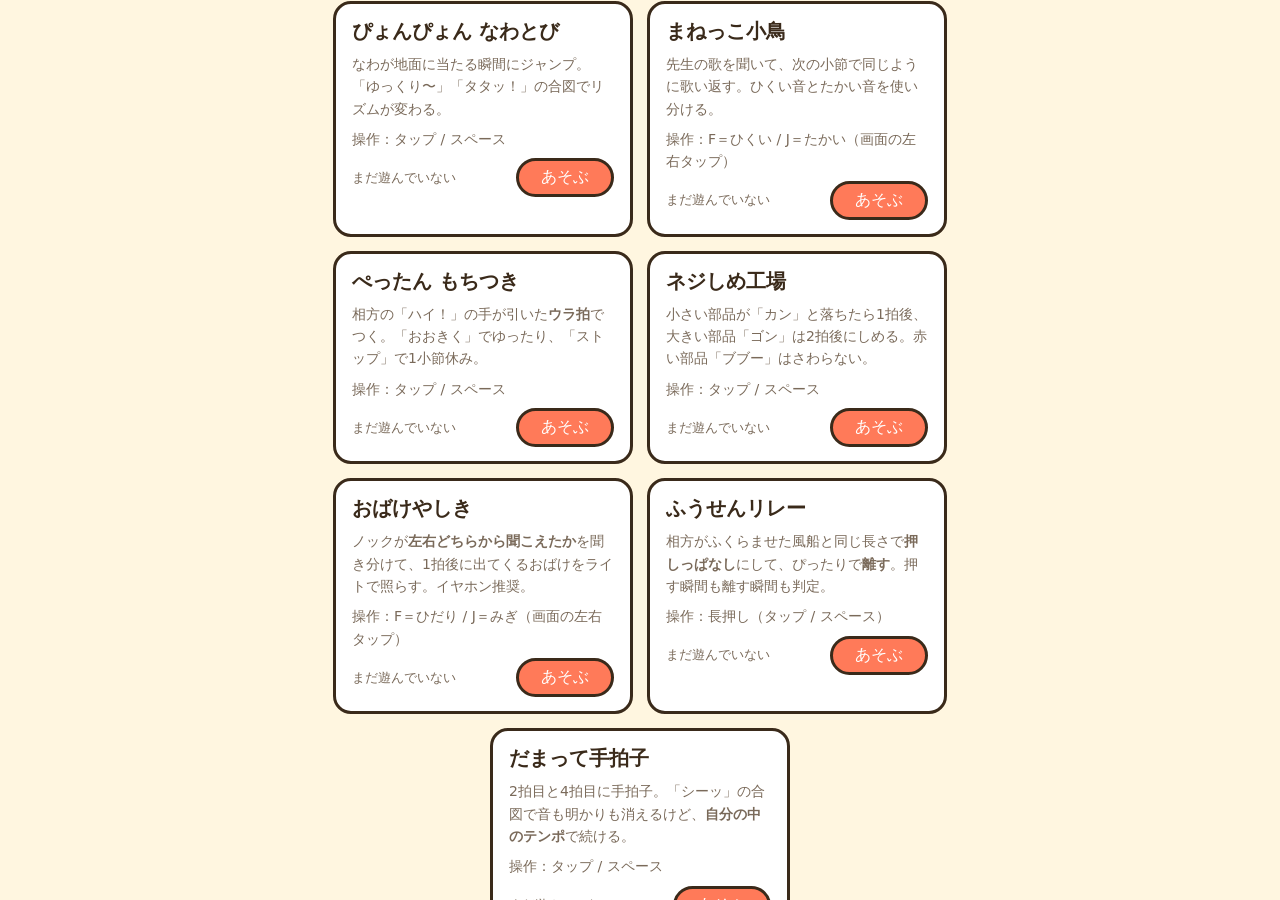
==== commit 1d276991: "ミニゲームを5本追加（もちつき・ネジしめ工場・おばけやしき・ふうせんリレー・だまって手拍子） エンジンに長押し（離す判定）、さわってはいけないヒット、左右の定位、無音小節を追加  Co-Authore" ====
--- a/rizumutengoku/index.html
+++ b/rizumutengoku/index.html
@@ -114,6 +114,13 @@
   s.start(t, Math.random() * 0.5); s.stop(t + dur + 0.05);
 }
 
+function panTo(dest, p) {
+  const n = A.ctx.createStereoPanner();
+  n.pan.value = p;
+  n.connect(dest);
+  return n;
+}
+
 const midi = n => 440 * Math.pow(2, (n - 69) / 12);
 
 const SND = {
@@ -145,6 +152,7 @@
   for (let b = 0; b < 4; b++) SND.block(sfx, bt(b), b === 3); // カウントイン
   for (let b = 0; b < endBeat; b++) {
     const inBar = b % 4, bar = Math.floor(b / 4);
+    if (g.mute && g.mute.has(bar)) continue;
     SND.hat(music, bt(b), 0.12);
     if (b < 4) continue;
     if (inBar === 0 || inBar === 2) SND.kick(music, bt(b));
@@ -586,7 +594,767 @@
   },
 };
 
-const GAMES = [nawa, mane];
+// ================= ゲーム3：もちつき =================
+// 相方の「ハイ！」（表拍）の半拍後＝ウラ拍でつく
+const MOCHI_SONG = ["demo", "N", "N", "N", "N", "H", "N", "H", "N", "N", "R", "N",
+                    "N", "H", "H", "N", "R", "N", "N", "H", "N", "N", "N", "N"];
+const MOCHI_BAR = { demo: [0.5, 1.5, 2.5, 3.5], N: [0.5, 1.5, 2.5, 3.5], H: [1.5, 3.5], R: [] };
+
+const mochi = {
+  id: "mochi",
+  name: "ぺったん もちつき",
+  desc: "相方の「ハイ！」の手が引いた<b>ウラ拍</b>でつく。「おおきく」でゆったり、「ストップ」で1小節休み。",
+  ops: "タップ / スペース",
+  keys: 1,
+  comments: [
+    "職人の手さばき。お餅もつやつや。",
+    "いいテンポ。合図の切りかえを詰めれば上へ。",
+    "「ハイ」の直後にきねを落とす感覚をつかもう。",
+    "「ハイ」と同時に打つと相方の手に当たる。半拍まとう。",
+  ],
+
+  build(g) {
+    g.st = { calls: [], demo: [], swingAt: -9, ouchAt: -9, fx: [], n: 0 };
+    MOCHI_SONG.forEach((type, i) => {
+      const base = (i + 1) * 4;
+      for (const off of MOCHI_BAR[type]) {
+        const beat = base + off, t = g.t0 + beat * BEAT;
+        g.st.calls.push(g.t0 + (beat - 0.5) * BEAT);
+        if (type === "demo") g.st.demo.push(t);
+        else g.hits.push({ beat, t, key: null, j: null });
+      }
+      const next = MOCHI_SONG[i + 1];
+      if (next === "R" || next === "H") g.cues.push({ t: g.t0 + (base + 3) * BEAT, type: next });
+    });
+    g.endBeat = (MOCHI_SONG.length + 1) * 4;
+    g.demoEnd = g.t0 + 8 * BEAT;
+  },
+
+  pound(dest, t, beat) {
+    noise(dest, t, 0.12, 0.7, "lowpass", 260);
+    const o = tone(dest, t, 160, "sine", 0.12, 0.5);
+    o.frequency.exponentialRampToValueAtTime(70, t + 0.1);
+    const tones = CHORD_TONES[Math.floor(beat / 4) % 4];
+    tone(dest, t, midi(tones[Math.floor(beat * 2) % 4] + 12), "square", 0.1, 0.09);
+  },
+
+  schedule(g) {
+    for (const t of g.st.calls) {
+      if (g.cues.some(c => Math.abs(c.t - t) < 0.01)) continue;
+      tone(g.sfx, t, midi(79), "square", 0.06, 0.08);
+      tone(g.sfx, t, midi(67), "triangle", 0.1, 0.3);
+    }
+    for (const c of g.cues) {
+      if (c.type === "R") {
+        tone(g.sfx, c.t, midi(67), "triangle", 0.15, 0.5);
+        tone(g.sfx, c.t + 0.15, midi(60), "triangle", 0.3, 0.5);
+      } else {
+        const o = tone(g.sfx, c.t, midi(60), "triangle", 0.4, 0.5);
+        o.frequency.exponentialRampToValueAtTime(midi(72), c.t + 0.35);
+      }
+    }
+    for (const t of g.st.demo) this.pound(g.lead, t, (t - g.t0) / BEAT);
+  },
+
+  handDepth(g, tv) {
+    let d = 0;
+    for (const t of g.st.calls) {
+      if (t - tv > 0.3) break;
+      d = Math.max(d, 1 - Math.abs(tv - t) / 0.22);
+    }
+    return d;
+  },
+
+  onJudge(g, h, grade, tv, key, now) {
+    this.pound(g.lead, now, h.beat);
+    g.st.swingAt = tv;
+    if (grade === "just") g.st.fx.push({ t: tv });
+  },
+  onWhiff(g, tv, key, now) {
+    noise(g.sfx, now, 0.08, 0.4, "lowpass", 300);
+    g.st.swingAt = tv;
+    if (this.handDepth(g, tv) > 0.3) {
+      g.st.ouchAt = tv;
+      const o = tone(g.sfx, now, 600, "sawtooth", 0.2, 0.15);
+      o.frequency.exponentialRampToValueAtTime(300, now + 0.2);
+    }
+  },
+  onMiss(g, h, now) { noise(g.sfx, now, 0.1, 0.2, "lowpass", 500); },
+
+  draw(g, tv) {
+    const wall = cx.createLinearGradient(0, 0, 0, 360);
+    wall.addColorStop(0, "#f7e3c4"); wall.addColorStop(1, "#fbefdc");
+    cx.fillStyle = wall; cx.fillRect(0, 0, W, 360);
+    cx.fillStyle = "#c99a6b"; cx.fillRect(0, 360, W, H - 360);
+    cx.fillStyle = "#e9cfa7";
+    for (let x = 40; x < W; x += 120) cx.fillRect(x, 0, 6, 360);
+
+    // 臼とお餅
+    let swing = 0;
+    for (const t of [g.st.swingAt, ...g.st.demo]) {
+      const k = tv - t;
+      if (k >= 0 && k < 0.06) swing = Math.max(swing, k / 0.06);
+      else if (k >= 0.06 && k < 0.3) swing = Math.max(swing, 1 - (k - 0.06) / 0.24);
+    }
+    const squish = swing > 0.85 ? 1 : 0;
+    cx.fillStyle = "#9b6a3d";
+    cx.beginPath(); cx.roundRect(330, 300, 140, 75, 14); cx.fill();
+    cx.fillStyle = "#7a4f2a";
+    cx.beginPath(); cx.ellipse(400, 300, 72, 18, 0, 0, 7); cx.fill();
+    cx.fillStyle = "#fffdf6";
+    cx.beginPath(); cx.ellipse(400, 294 + squish * 3, 52 + squish * 10, 14 - squish * 5, 0, 0, 7); cx.fill();
+
+    // 相方（左）
+    const dep = this.handDepth(g, tv);
+    cx.fillStyle = "#5aa9e6";
+    cx.beginPath(); cx.roundRect(170, 250, 80, 110, 30); cx.fill();
+    cx.fillStyle = "#ffd9b3";
+    cx.beginPath(); cx.arc(210, 225, 34, 0, 7); cx.fill();
+    cx.fillStyle = "#e0453a"; cx.fillRect(176, 205, 68, 10);
+    cx.fillStyle = "#3a2a1a";
+    cx.beginPath(); cx.arc(222, 225, 4, 0, 7); cx.arc(238, 225, 4, 0, 7); cx.fill();
+    const hx = 270 + 108 * dep, hy = 300 - 8 * dep;
+    cx.strokeStyle = "#ffd9b3"; cx.lineWidth = 14; cx.lineCap = "round";
+    cx.beginPath(); cx.moveTo(235, 275); cx.lineTo(hx, hy); cx.stroke();
+    cx.fillStyle = "#ffd9b3"; cx.beginPath(); cx.arc(hx, hy, 11, 0, 7); cx.fill();
+
+    // プレイヤー（右）ときね
+    cx.fillStyle = "#f28ab2";
+    cx.beginPath(); cx.roundRect(560, 230, 70, 130, 30); cx.fill();
+    cx.fillStyle = "#ffd9b3";
+    cx.beginPath(); cx.arc(595, 200, 32, 0, 7); cx.fill();
+    cx.fillStyle = "#3a2a1a";
+    cx.beginPath(); cx.arc(578, 198, 4, 0, 7); cx.arc(594, 198, 4, 0, 7); cx.fill();
+    const a = 4.15 + (2.83 - 4.15) * swing, px = 548, py = 255, L = 130;
+    const ex = px + Math.cos(a) * L, ey = py + Math.sin(a) * L;
+    cx.strokeStyle = "#8a5a33"; cx.lineWidth = 8;
+    cx.beginPath(); cx.moveTo(px, py); cx.lineTo(ex, ey); cx.stroke();
+    cx.save(); cx.translate(ex, ey); cx.rotate(a + Math.PI / 2);
+    cx.fillStyle = "#b07a45"; cx.beginPath(); cx.roundRect(-28, -16, 56, 32, 8); cx.fill();
+    cx.restore();
+    cx.strokeStyle = "#ffd9b3"; cx.lineWidth = 12;
+    cx.beginPath(); cx.moveTo(575, 260); cx.lineTo(px, py); cx.stroke();
+
+    g.st.fx = g.st.fx.filter(f => tv - f.t < 0.4);
+    for (const f of g.st.fx) {
+      const e = (tv - f.t) / 0.4;
+      cx.globalAlpha = 1 - e; cx.fillStyle = "#ffb300";
+      star(360 - 30 * e, 270 - 30 * e, 9); star(440 + 30 * e, 270 - 30 * e, 9);
+      cx.globalAlpha = 1;
+    }
+
+    if (tv - g.st.ouchAt < 0.6) bubble(210, 140, "いたっ！");
+    for (const c of g.cues) {
+      if (tv >= c.t && tv < c.t + 0.9) bubble(210, 140, c.type === "R" ? "ストップ" : "おおきく〜");
+    }
+    if (tv >= g.t0 + 4 * BEAT && tv < g.demoEnd) bubble(400, 70, "お手本：「ハイ」のあとに ぺったん");
+  },
+};
+
+// ================= ゲーム4：ネジしめ工場 =================
+// 部品が落ちた音から、小さい部品は1拍後・大きい部品は2拍後にしめる
+const NEJI_PAT = {
+  P1: [[0, "s"], [1, "s"], [2, "s"], [3, "s"]],
+  P2: [[0, "b"], [2, "s"], [3, "s"]],
+  P3: [[0, "s"], [1, "x"], [2, "s"], [3, "x"]],
+  P4: [[0, "b"], [1, "b"], [3, "s"]],
+  P5: [[0, "s"], [0.5, "s"], [2, "b"]],
+  P6: [[0, "x"], [1, "s"], [1.5, "s"], [2, "b"]],
+  P7: [[0, "b"], [0.5, "s"], [2, "s"], [2.5, "s"]],
+};
+const NEJI_SONG = ["P1", "P1", "P2", "P1", "P3", "P2", "P4", "P3", "P5", "P1",
+                   "P6", "P4", "P7", "P5", "P6", "P7", "P3", "P1"];
+const NEJI_DELAY = { s: 1, b: 2, x: 1 };
+const NEJI_IN = 80, NEJI_ARM = 520;
+
+const neji = {
+  id: "neji",
+  name: "ネジしめ工場",
+  desc: "小さい部品が「カン」と落ちたら1拍後、大きい部品「ゴン」は2拍後にしめる。赤い部品「ブブー」はさわらない。",
+  ops: "タップ / スペース",
+  keys: 1,
+  hasAvoid: true,
+  comments: [
+    "工場長に昇格。ラインが止まらない。",
+    "いい仕事。大小の切りかえを詰めれば上へ。",
+    "落ちた音から何拍後かを数えよう。",
+    "目で部品を追うより、落ちた音を聞こう。",
+  ],
+
+  build(g) {
+    g.parts = [];
+    NEJI_SONG.forEach((p, i) => {
+      const base = (i + 1) * 4;
+      for (const [b, type] of NEJI_PAT[p]) {
+        const dropBeat = base + b, beat = dropBeat + NEJI_DELAY[type];
+        const part = { type, drop: g.t0 + dropBeat * BEAT, t: g.t0 + beat * BEAT };
+        part.hit = { beat, t: part.t, key: null, j: null, avoid: type === "x", part };
+        g.parts.push(part);
+        g.hits.push(part.hit);
+      }
+    });
+    g.hits.sort((a, b) => a.t - b.t);
+    g.endBeat = Math.ceil((Math.max(...g.hits.map(h => h.beat)) + 1) / 4) * 4;
+    g.st = { pressAt: -9, sparkAt: -9 };
+  },
+
+  schedule(g) {
+    for (const p of g.parts) {
+      if (p.type === "s") {
+        tone(g.lead, p.drop, midi(84), "triangle", 0.12, 0.35);
+        noise(g.lead, p.drop, 0.03, 0.2, "highpass", 4000);
+      } else if (p.type === "b") {
+        tone(g.lead, p.drop, midi(55), "triangle", 0.3, 0.5);
+        tone(g.lead, p.drop, midi(62), "square", 0.15, 0.08);
+      } else {
+        tone(g.lead, p.drop, 140, "sawtooth", 0.1, 0.18);
+        tone(g.lead, p.drop + 0.12, 140, "sawtooth", 0.12, 0.18);
+      }
+    }
+  },
+
+  onJudge(g, h, grade, tv, key, now) {
+    g.st.pressAt = tv;
+    if (grade === "wrong") {
+      g.st.sparkAt = tv;
+      tone(g.sfx, now, 110, "sawtooth", 0.35, 0.25);
+      return;
+    }
+    const tones = CHORD_TONES[Math.floor(h.beat / 4) % 4];
+    const f = midi(tones[2] + 12);
+    const o = tone(g.lead, now, f * 0.8, "square", 0.12, 0.12);
+    o.frequency.exponentialRampToValueAtTime(f, now + 0.08);
+    noise(g.sfx, now, 0.05, 0.3, "bandpass", 2500, 3);
+  },
+  onWhiff(g, tv, key, now) { g.st.pressAt = tv; noise(g.sfx, now, 0.06, 0.25, "bandpass", 800, 2); },
+  onMiss(g, h, now) { noise(g.sfx, now, 0.1, 0.25, "lowpass", 400); },
+
+  drawPart(type, x, y, good, bad) {
+    cx.save(); cx.translate(x, y);
+    if (type === "s") {
+      cx.fillStyle = bad ? "#999" : "#8fa3b5";
+      cx.beginPath();
+      for (let i = 0; i < 6; i++) cx.lineTo(Math.cos(i * Math.PI / 3) * 16, Math.sin(i * Math.PI / 3) * 16 - 16);
+      cx.fill();
+      cx.fillStyle = "#4e5d6c"; cx.beginPath(); cx.arc(0, -16, 6, 0, 7); cx.fill();
+    } else if (type === "b") {
+      cx.fillStyle = bad ? "#999" : "#5b7fa6";
+      cx.beginPath(); cx.roundRect(-26, -40, 52, 40, 6); cx.fill();
+      cx.fillStyle = "#c9d6e3"; cx.beginPath(); cx.arc(0, -20, 9, 0, 7); cx.fill();
+    } else {
+      cx.fillStyle = "#e05a4f";
+      cx.beginPath(); cx.roundRect(-18, -34, 36, 34, 6); cx.fill();
+      cx.strokeStyle = "#fff"; cx.lineWidth = 4;
+      cx.beginPath(); cx.moveTo(-8, -25); cx.lineTo(8, -9); cx.moveTo(8, -25); cx.lineTo(-8, -9); cx.stroke();
+    }
+    if (good) {
+      cx.strokeStyle = "#3fae5a"; cx.lineWidth = 5; cx.lineCap = "round";
+      cx.beginPath(); cx.moveTo(-10, -58); cx.lineTo(-2, -50); cx.lineTo(12, -66); cx.stroke();
+    }
+    cx.restore();
+  },
+
+  draw(g, tv) {
+    const bg = cx.createLinearGradient(0, 0, 0, H);
+    bg.addColorStop(0, "#dfe7ee"); bg.addColorStop(1, "#c7d2dc");
+    cx.fillStyle = bg; cx.fillRect(0, 0, W, H);
+    cx.fillStyle = "#eef4f9";
+    for (const x of [60, 220, 640]) cx.fillRect(x, 40, 110, 70);
+
+    // ベルトコンベア
+    cx.fillStyle = "#4a4f57"; cx.fillRect(30, 300, 740, 22);
+    cx.fillStyle = "#6b717b";
+    const off = ((tv * 220) % 40 + 40) % 40;
+    for (let x = 30 + off; x < 770; x += 40) cx.fillRect(x, 302, 18, 4);
+    cx.fillStyle = "#333";
+    for (let x = 50; x < 770; x += 70) { cx.beginPath(); cx.arc(x, 330, 8, 0, 7); cx.fill(); }
+
+    // 部品
+    for (const p of g.parts) {
+      if (tv < p.drop - 0.25 || tv > p.t + 1.6) continue;
+      let x, y = 300;
+      if (tv < p.drop) { x = NEJI_IN; y = 300 - (p.drop - tv) / 0.25 * 160; }
+      else if (tv < p.t) x = NEJI_IN + (NEJI_ARM - NEJI_IN) * (tv - p.drop) / (p.t - p.drop);
+      else {
+        x = NEJI_ARM + (tv - p.t) * 260;
+        if (p.hit.j === "miss" && x > 770) continue;
+      }
+      if (x > 770) { y += Math.pow((x - 770) / 60, 2) * 40; }
+      const good = p.hit.j && !["miss", "wrong", "pass"].includes(p.hit.j);
+      this.drawPart(p.type, x, y, good, p.hit.j === "miss");
+    }
+
+    // しめる機械
+    const k = tv - g.st.pressAt;
+    const down = k >= 0 && k < 0.06 ? k / 0.06 : k >= 0.06 && k < 0.2 ? 1 - (k - 0.06) / 0.14 : 0;
+    cx.fillStyle = "#f2b134";
+    cx.beginPath(); cx.roundRect(NEJI_ARM - 55, 60, 110, 80, 12); cx.fill();
+    cx.fillStyle = "#3a2a1a";
+    cx.beginPath(); cx.arc(NEJI_ARM - 20, 95, 6, 0, 7); cx.arc(NEJI_ARM + 20, 95, 6, 0, 7); cx.fill();
+    const rodEnd = 200 + 70 * down;
+    cx.fillStyle = "#9aa4ae"; cx.fillRect(NEJI_ARM - 8, 140, 16, rodEnd - 140);
+    cx.fillStyle = "#555"; cx.beginPath(); cx.roundRect(NEJI_ARM - 22, rodEnd, 44, 18, 6); cx.fill();
+    cx.fillStyle = "rgba(242,177,52,.35)"; cx.fillRect(NEJI_ARM - 30, 296, 60, 6);
+
+    if (tv - g.st.sparkAt < 0.5) {
+      cx.strokeStyle = "#ff5a3c"; cx.lineWidth = 3;
+      for (let i = 0; i < 8; i++) {
+        const a = i * Math.PI / 4, r = 20 + (tv - g.st.sparkAt) * 80;
+        cx.beginPath(); cx.moveTo(NEJI_ARM + Math.cos(a) * 12, 280 + Math.sin(a) * 12);
+        cx.lineTo(NEJI_ARM + Math.cos(a) * r, 280 + Math.sin(a) * r); cx.stroke();
+      }
+      bubble(NEJI_ARM, 30, "それはダメ！", 18);
+    }
+    cx.fillStyle = "#3a2a1a"; cx.font = "13px sans-serif"; cx.textAlign = "center";
+    cx.fillText("小＝1拍後　大＝2拍後　赤＝さわらない", 400, 420);
+  },
+};
+
+// ================= ゲーム5：おばけやしき =================
+// ノックが聞こえた側のドアから、1拍後におばけが出る
+const OBAKE_PAT = {
+  G1: [[0, "L"], [2, "R"]],
+  G2: [[0, "L"], [1, "R"], [2, "L"]],
+  G3: [[0, "R"], [1, "R"], [2, "L"], [3, "L"]],
+  G4: [[0, "L"], [0.5, "R"], [2, "R"], [2.5, "L"]],
+  G5: [[0, "R"], [1, "L"], [1.5, "L"], [3, "R"]],
+  G6: [[0, "L"], [0.5, "L"], [1, "R"], [1.5, "R"], [3, "L"]],
+};
+const OBAKE_SONG = ["G1", "G1", "G2", "G2", "G3", "G1", "G4", "G2", "G5", "G3", "G4", "G6", "G5", "G6", "G3", "G4"];
+const OBAKE_DOOR = { L: 220, R: 580 };
+const OBAKE_PITCH = { L: 74, R: 81 };
+
+const obake = {
+  id: "obake",
+  name: "おばけやしき",
+  desc: "ノックが<b>左右どちらから聞こえたか</b>を聞き分けて、1拍後に出てくるおばけをライトで照らす。イヤホン推奨。",
+  ops: "F＝ひだり / J＝みぎ（画面の左右タップ）",
+  keys: 2,
+  comments: [
+    "おばけも逃げ出す名探偵。",
+    "よく聞けてる。続けて出るところを詰めれば上へ。",
+    "左右の聞き分けはできてる。1拍後を意識しよう。",
+    "ドアを見るより、ノックの方向を耳で。",
+  ],
+
+  build(g) {
+    g.knocks = [];
+    OBAKE_SONG.forEach((p, i) => {
+      const base = (i + 1) * 4;
+      for (const [b, side] of OBAKE_PAT[p]) {
+        const kn = { side, t: g.t0 + (base + b) * BEAT };
+        kn.hit = { beat: base + b + 1, t: kn.t + BEAT, key: side, j: null };
+        g.knocks.push(kn);
+        g.hits.push(kn.hit);
+      }
+    });
+    g.hits.sort((a, b) => a.t - b.t);
+    g.endBeat = Math.ceil((Math.max(...g.hits.map(h => h.beat)) + 1) / 4) * 4;
+    g.st = { beam: { L: -9, R: -9 } };
+  },
+
+  schedule(g) {
+    for (const k of g.knocks) {
+      const d = panTo(g.lead, k.side === "L" ? -0.9 : 0.9);
+      noise(d, k.t, 0.06, 0.7, "bandpass", 900, 2);
+      tone(d, k.t, 170, "sine", 0.08, 0.6);
+    }
+  },
+
+  onJudge(g, h, grade, tv, key, now) {
+    g.st.beam[key] = tv;
+    const d = panTo(g.lead, key === "L" ? -0.6 : 0.6);
+    tone(d, now, midi(OBAKE_PITCH[key]), "square", 0.12, 0.12);
+    if (grade === "wrong") tone(g.sfx, now, 120, "sawtooth", 0.2, 0.2);
+    else noise(d, now, 0.06, 0.25, "highpass", 3000);
+  },
+  onWhiff(g, tv, key, now) {
+    g.st.beam[key] = tv;
+    tone(panTo(g.lead, key === "L" ? -0.6 : 0.6), now, midi(OBAKE_PITCH[key]), "square", 0.1, 0.08);
+  },
+  onMiss(g, h, now) {
+    const o = tone(panTo(g.sfx, h.key === "L" ? -0.6 : 0.6), now, 300, "triangle", 0.3, 0.25);
+    o.frequency.exponentialRampToValueAtTime(500, now + 0.25);
+  },
+
+  ghost(x, y, alpha, face) {
+    cx.globalAlpha = alpha;
+    cx.fillStyle = "#f4f1ff";
+    cx.beginPath();
+    cx.arc(x, y - 40, 38, Math.PI, 0);
+    cx.lineTo(x + 38, y + 10);
+    for (let i = 0; i < 4; i++) cx.quadraticCurveTo(x + 28 - i * 19, y + 22, x + 19 - i * 19, y + 10);
+    cx.closePath(); cx.fill();
+    cx.fillStyle = "#3a2a5a";
+    if (face === "scared") {
+      cx.font = "bold 16px sans-serif"; cx.textAlign = "center"; cx.fillText("> <", x, y - 36);
+    } else {
+      cx.beginPath(); cx.arc(x - 12, y - 42, 5, 0, 7); cx.arc(x + 12, y - 42, 5, 0, 7); cx.fill();
+      cx.beginPath(); cx.ellipse(x, y - 22, 8, face === "laugh" ? 9 : 5, 0, 0, 7); cx.fill();
+    }
+    cx.globalAlpha = 1;
+  },
+
+  draw(g, tv) {
+    const bg = cx.createLinearGradient(0, 0, 0, H);
+    bg.addColorStop(0, "#2b2346"); bg.addColorStop(1, "#4a3b6b");
+    cx.fillStyle = bg; cx.fillRect(0, 0, W, H);
+    cx.fillStyle = "#3a2f55"; cx.fillRect(0, 340, W, H - 340);
+
+    for (const side of ["L", "R"]) {
+      const x = OBAKE_DOOR[side];
+      let shake = 0;
+      for (const k of g.knocks) {
+        if (k.side === side && tv - k.t >= 0 && tv - k.t < 0.15) shake = Math.sin((tv - k.t) * 120) * 4;
+      }
+      cx.fillStyle = "#6b4a3a";
+      cx.beginPath(); cx.roundRect(x - 70 + shake, 150, 140, 190, [60, 60, 4, 4]); cx.fill();
+      cx.fillStyle = "#1c1630";
+      cx.beginPath(); cx.roundRect(x - 58 + shake, 162, 116, 178, [52, 52, 2, 2]); cx.fill();
+      cx.fillStyle = "#d8b45a"; cx.beginPath(); cx.arc(x + 40 + shake, 260, 6, 0, 7); cx.fill();
+    }
+
+    // おばけ：1拍後に向けて少しずつ顔を出す
+    for (const k of g.knocks) {
+      const h = k.hit, x = OBAKE_DOOR[k.side], d = tv - h.t;
+      if (d < -0.35 || d > 0.6) continue;
+      const good = h.j && !["miss", "wrong"].includes(h.j);
+      if (d < 0) this.ghost(x, 300 - 60 * (1 + d / 0.35), 0.25 + 0.75 * (1 + d / 0.35), null);
+      else if (good) this.ghost(x, 240 - d * 120, Math.max(0, 1 - d / 0.4), "scared");
+      else this.ghost(x, 240, Math.max(0, 1 - d / 0.6), h.j ? "laugh" : null);
+      if (d >= 0 && d < 0.6 && (h.j === "miss" || h.j === "wrong")) bubble(x, 110, "ばあ〜", 18);
+    }
+
+    // ライトの光
+    for (const side of ["L", "R"]) {
+      const e = (tv - g.st.beam[side]) / 0.2;
+      if (e < 0 || e > 1) continue;
+      cx.fillStyle = `rgba(255,240,150,${0.45 * (1 - e)})`;
+      cx.beginPath(); cx.moveTo(400, 395);
+      cx.lineTo(OBAKE_DOOR[side] - 80, 170); cx.lineTo(OBAKE_DOOR[side] + 80, 170); cx.fill();
+    }
+    cx.fillStyle = "#ffcc4d"; cx.beginPath(); cx.roundRect(385, 380, 30, 50, 8); cx.fill();
+
+    for (const [key, x, label] of [["L", 110, "ひだり（F）"], ["R", 450, "みぎ（J）"]]) {
+      const flash = Math.max(0, 1 - (tv - g.st.beam[key]) / 0.15);
+      cx.fillStyle = `rgba(255,255,255,${0.1 + flash * 0.3})`;
+      cx.beginPath(); cx.roundRect(x, 375, 240, 60, 18); cx.fill();
+      cx.fillStyle = "#f4f1ff"; cx.font = "bold 18px sans-serif"; cx.textAlign = "center";
+      cx.fillText(label, x + 120, 411);
+    }
+  },
+};
+
+// ================= ゲーム6：ふうせんリレー =================
+// お手本の長さで押しっぱなしにして、ぴったりで離す
+const FUSEN_PAT = {
+  b1: [[0, 2]],
+  b2: [[0, 1], [2, 1]],
+  b3: [[0, 3]],
+  b4: [[1, 2]],
+  b5: [[0, 1], [1.5, 2]],
+  b6: [[0, 0.5], [1, 0.5], [2, 1.5]],
+};
+const FUSEN_SONG = ["b1", "b1", "b2", "b2", "b3", "b4", "b5", "b3", "b6", "b5", "b2", "b6"];
+const FUSEN_COLORS = ["#ff6b6b", "#4dabf7", "#ffd43b", "#69db7c", "#b197fc"];
+const fusenR = beats => 12 + 22 * beats;
+
+const fusen = {
+  id: "fusen",
+  name: "ふうせんリレー",
+  desc: "相方がふくらませた風船と同じ長さで<b>押しっぱなし</b>にして、ぴったりで<b>離す</b>。押す瞬間も離す瞬間も判定。",
+  ops: "長押し（タップ / スペース）",
+  keys: 1,
+  comments: [
+    "風船職人。どれも同じ大きさ。",
+    "いい感じ。離すタイミングを詰めれば上へ。",
+    "押す瞬間はできてる。離す瞬間も音で数えよう。",
+    "お手本の「キュッ」で離すのを聞いておこう。",
+  ],
+
+  build(g) {
+    g.phrases = [];
+    let bar = 1, ci = 0;
+    for (const key of FUSEN_SONG) {
+      const callBeat = bar * 4, ph = { callBeat, demo: [], pairs: [] };
+      for (const [s, len] of FUSEN_PAT[key]) {
+        const color = FUSEN_COLORS[ci++ % FUSEN_COLORS.length];
+        ph.demo.push({ start: g.t0 + (callBeat + s) * BEAT, end: g.t0 + (callBeat + s + len) * BEAT, len, color });
+        const down = { beat: callBeat + 4 + s, t: g.t0 + (callBeat + 4 + s) * BEAT, key: null, j: null, type: "down", len, color };
+        const up = { beat: down.beat + len, t: down.t + len * BEAT, key: null, j: null, type: "up", down };
+        down.up = up;
+        ph.pairs.push(down);
+        g.hits.push(down, up);
+      }
+      g.phrases.push(ph);
+      bar += 2;
+    }
+    g.hits.sort((a, b) => a.t - b.t);
+    g.endBeat = bar * 4;
+    g.st = { cur: null, osc: null, items: [] };
+  },
+
+  blow(dest, t, dur) {
+    const c = A.ctx, o = c.createOscillator(), gn = c.createGain();
+    o.type = "triangle";
+    o.frequency.setValueAtTime(330, t);
+    if (dur) o.frequency.linearRampToValueAtTime(330 * Math.pow(2, dur / BEAT / 2), t + dur);
+    else o.frequency.linearRampToValueAtTime(330 * 4, t + 4 * BEAT);
+    gn.gain.setValueAtTime(0.0001, t);
+    gn.gain.exponentialRampToValueAtTime(0.18, t + 0.02);
+    o.connect(gn).connect(dest);
+    o.start(t);
+    if (dur) { gn.gain.setValueAtTime(0.18, t + dur - 0.02); gn.gain.exponentialRampToValueAtTime(0.0001, t + dur); o.stop(t + dur + 0.02); }
+    return { o, gn };
+  },
+  tie(dest, t) { tone(dest, t, 1400, "square", 0.05, 0.12); tone(dest, t + 0.05, 1800, "square", 0.05, 0.1); },
+
+  schedule(g) {
+    for (const ph of g.phrases) for (const d of ph.demo) {
+      this.blow(g.lead, d.start, d.end - d.start);
+      this.tie(g.lead, d.end);
+    }
+  },
+
+  endBlow(g, now) {
+    const b = g.st.osc;
+    if (!b) return;
+    b.gn.gain.cancelScheduledValues(now);
+    b.gn.gain.setValueAtTime(0.18, now);
+    b.gn.gain.exponentialRampToValueAtTime(0.0001, now + 0.03);
+    b.o.stop(now + 0.05);
+    g.st.osc = null;
+  },
+
+  finish(g, tv, state) {
+    const c = g.st.cur;
+    if (!c) return;
+    c.state = state; c.endTv = tv; c.r = fusenR((tv - c.start) / BEAT);
+    g.st.items.push(c);
+    g.st.cur = null;
+  },
+
+  onJudge(g, h, grade, tv, key, now) {
+    this.endBlow(g, now);
+    g.st.cur = { start: tv, down: h, color: h.color };
+    g.st.osc = this.blow(g.lead, now, 0);
+  },
+  onWhiff(g, tv, key, now) { noise(g.sfx, now, 0.08, 0.3, "lowpass", 600); },
+  onRelease(g, tv, key, now, res) {
+    if (!g.st.cur) return;
+    this.endBlow(g, now);
+    if (res && res.grade !== "early" && res.h === g.st.cur.down.up) {
+      this.tie(g.lead, now);
+      this.finish(g, tv, "tied");
+    } else {
+      const o = tone(g.sfx, now, 500, "sawtooth", 0.35, 0.08);
+      o.frequency.exponentialRampToValueAtTime(120, now + 0.35);
+      this.finish(g, tv, "deflate");
+    }
+  },
+  onMiss(g, h, now) {
+    if (h.type === "down") { h.up.j = "miss"; return; }
+    // 離しそびれて割れた
+    if (g.st.cur && g.st.cur.down === h.down) {
+      this.endBlow(g, now);
+      noise(g.sfx, now, 0.15, 0.9, "highpass", 1500);
+      this.finish(g, now - latency(), "pop");
+    }
+  },
+
+  balloon(x, y, r, color, alpha = 1) {
+    cx.globalAlpha = alpha;
+    cx.strokeStyle = "#7a6a5a"; cx.lineWidth = 2;
+    cx.beginPath(); cx.moveTo(x, y); cx.lineTo(x, y + 40); cx.stroke();
+    cx.fillStyle = color;
+    cx.beginPath(); cx.ellipse(x, y - r, r * 0.9, r, 0, 0, 7); cx.fill();
+    cx.fillStyle = "rgba(255,255,255,.45)";
+    cx.beginPath(); cx.ellipse(x - r * 0.35, y - r * 1.35, r * 0.18, r * 0.28, -0.5, 0, 7); cx.fill();
+    cx.globalAlpha = 1;
+  },
+
+  pumper(x, color, active, tv) {
+    const pump = active ? Math.sin(tv * 30) * 8 : 0;
+    cx.fillStyle = "#9aa4ae"; cx.fillRect(x - 12, 300, 24, 60);
+    cx.strokeStyle = "#555"; cx.lineWidth = 6;
+    cx.beginPath(); cx.moveTo(x, 300); cx.lineTo(x, 285 + pump); cx.moveTo(x - 18, 285 + pump); cx.lineTo(x + 18, 285 + pump); cx.stroke();
+    cx.fillStyle = color;
+    cx.beginPath(); cx.roundRect(x + 30, 260, 60, 100, 26); cx.fill();
+    cx.fillStyle = "#3a2a1a";
+    cx.beginPath(); cx.arc(x + 52, 290, 4, 0, 7); cx.arc(x + 70, 290, 4, 0, 7); cx.fill();
+  },
+
+  draw(g, tv) {
+    const sky = cx.createLinearGradient(0, 0, 0, H);
+    sky.addColorStop(0, "#bfe3ff"); sky.addColorStop(1, "#eef8ff");
+    cx.fillStyle = sky; cx.fillRect(0, 0, W, H);
+    cx.fillStyle = "#9bd77a"; cx.fillRect(0, 360, W, H - 360);
+    cx.fillStyle = "#3a2a1a"; cx.font = "14px sans-serif"; cx.textAlign = "center";
+    cx.fillText("お手本", 220, 400); cx.fillText("あなた", 580, 400);
+
+    const cb = (tv - g.t0) / BEAT;
+    const ph = g.phrases.find(p => cb >= p.callBeat - 0.5 && cb < p.callBeat + 8);
+    let friendBlowing = false;
+
+    if (ph) {
+      // お手本の風船
+      ph.demo.forEach((d, i) => {
+        if (tv < d.start) return;
+        if (tv < d.end) { friendBlowing = true; this.balloon(220, 300, fusenR((tv - d.start) / BEAT), d.color); }
+        else this.balloon(110 + i * 55, 200, fusenR(d.len) * 0.6, d.color, 0.9);
+      });
+      // 目標の大きさ（点線）
+      const next = ph.pairs.find(p => !p.up.j && tv > p.t - 0.6);
+      if (next) {
+        const r = fusenR(next.len);
+        cx.setLineDash([6, 6]); cx.strokeStyle = "rgba(58,42,26,.45)"; cx.lineWidth = 2;
+        cx.beginPath(); cx.ellipse(580, 300 - r, r * 0.9, r, 0, 0, 7); cx.stroke();
+        cx.setLineDash([]);
+      }
+      cx.font = "bold 16px sans-serif"; cx.textAlign = "center";
+      cx.fillStyle = cb >= ph.callBeat + 4 ? "#d88a00" : "#3c8a55";
+      cx.fillText(cb >= ph.callBeat + 4 ? "あなたの番" : "よく見て聞いて", 400, 40);
+    }
+
+    this.pumper(220, "#5aa9e6", friendBlowing, tv);
+    this.pumper(580, "#f28ab2", !!g.st.cur, tv);
+
+    const c = g.st.cur;
+    if (c) this.balloon(580, 300, fusenR((tv - c.start) / BEAT), c.color);
+
+    g.st.items = g.st.items.filter(it => tv - it.endTv < 1.2);
+    for (const it of g.st.items) {
+      const e = tv - it.endTv;
+      if (it.state === "tied") this.balloon(580 + e * 60, 300 - e * 200, it.r, it.color, Math.max(0, 1 - e / 1.2));
+      else if (it.state === "deflate") this.balloon(580 + Math.sin(e * 40) * 30, 300 - e * 120, it.r * Math.max(0.1, 1 - e * 2), it.color, Math.max(0, 1 - e));
+      else if (e < 0.4) {
+        cx.strokeStyle = it.color; cx.lineWidth = 4;
+        for (let i = 0; i < 10; i++) {
+          const a = i * Math.PI / 5, r0 = it.r * 0.6, r1 = it.r * (0.8 + e * 2);
+          cx.beginPath(); cx.moveTo(580 + Math.cos(a) * r0, 300 - it.r + Math.sin(a) * r0);
+          cx.lineTo(580 + Math.cos(a) * r1, 300 - it.r + Math.sin(a) * r1); cx.stroke();
+        }
+        bubble(580, 90, "パーン！", 18);
+      }
+    }
+  },
+};
+
+// ================= ゲーム7：だまって手拍子 =================
+// 2拍目と4拍目に手拍子。途中で音も明かりも消えるが、テンポを保ったまま続ける
+const DAMA_SONG = ["L", "L", "L", "L", "D", "L", "L", "L", "D", "D", "L", "L",
+                   "D", "D", "L", "L", "D", "D", "D", "L", "L", "L"];
+
+const damatte = {
+  id: "damatte",
+  name: "だまって手拍子",
+  desc: "2拍目と4拍目に手拍子。「シーッ」の合図で音も明かりも消えるけど、<b>自分の中のテンポ</b>で続ける。",
+  ops: "タップ / スペース",
+  keys: 1,
+  comments: [
+    "体内メトロノーム搭載。暗闇でもずれない。",
+    "いいキープ力。暗くなった後半を詰めれば上へ。",
+    "明るいところは完ぺき。暗闇で走らないように。",
+    "まずは明るいところで、スネアの音に手拍子を重ねよう。",
+  ],
+
+  build(g) {
+    g.mute = new Set();
+    g.dark = [];
+    DAMA_SONG.forEach((type, i) => {
+      const bar = i + 1, base = bar * 4;
+      for (const off of [1, 3]) g.hits.push({ beat: base + off, t: g.t0 + (base + off) * BEAT, key: null, j: null });
+      if (type === "D") {
+        g.mute.add(bar);
+        if (DAMA_SONG[i - 1] !== "D") {
+          g.cues.push({ t: g.t0 + (base - 2) * BEAT });
+          g.dark.push({ start: g.t0 + base * BEAT, end: 0, from: base });
+        }
+        const seg = g.dark[g.dark.length - 1];
+        seg.end = g.t0 + (base + 4) * BEAT; seg.to = base + 4;
+      }
+    });
+    g.endBeat = (DAMA_SONG.length + 1) * 4;
+    g.st = { clapAt: -9 };
+  },
+
+  schedule(g) {
+    for (const c of g.cues) noise(g.sfx, c.t, 0.7, 0.25, "highpass", 3500);
+  },
+
+  clap(g, now, beat) {
+    noise(g.lead, now, 0.06, 0.6, "bandpass", 1600, 1.2);
+    noise(g.lead, now + 0.01, 0.05, 0.4, "bandpass", 2600, 1.5);
+    const tones = CHORD_TONES[Math.floor(beat / 4) % 4];
+    tone(g.lead, now, midi(tones[0] + 12), "triangle", 0.12, 0.12);
+  },
+  onJudge(g, h, grade, tv, key, now) { this.clap(g, now, h.beat); g.st.clapAt = tv; },
+  onWhiff(g, tv, key, now) { this.clap(g, now, (tv - g.t0) / BEAT); g.st.clapAt = tv; },
+  onMiss() {},
+
+  darkness(g, tv) {
+    let a = 0;
+    for (const s of g.dark) {
+      if (tv >= s.start - 0.3 && tv < s.start) a = Math.max(a, (tv - (s.start - 0.3)) / 0.3);
+      else if (tv >= s.start && tv < s.end) a = 1;
+      else if (tv >= s.end && tv < s.end + 0.2) a = Math.max(a, 1 - (tv - s.end) / 0.2);
+    }
+    return a;
+  },
+
+  draw(g, tv) {
+    cx.fillStyle = "#3b2340"; cx.fillRect(0, 0, W, H);
+    cx.fillStyle = "#c0392b";
+    cx.fillRect(0, 0, 90, 360); cx.fillRect(W - 90, 0, 90, 360);
+    cx.fillStyle = "#8e5a3a"; cx.fillRect(0, 330, W, 40);
+    const spot = cx.createRadialGradient(400, 260, 20, 400, 260, 220);
+    spot.addColorStop(0, "rgba(255,240,190,.55)"); spot.addColorStop(1, "rgba(255,240,190,0)");
+    cx.fillStyle = spot; cx.fillRect(150, 40, 500, 330);
+
+    // 拍で揺れるランプ
+    const cb = (tv - g.t0) / BEAT;
+    const pulse = cb >= 0 ? Math.max(0, 1 - (cb % 1) * 3) : 0;
+    cx.fillStyle = `rgba(255,210,90,${0.4 + 0.6 * pulse})`;
+    cx.beginPath(); cx.arc(400, 70, 14 + 6 * pulse, 0, 7); cx.fill();
+
+    // 演者
+    const k = (tv - g.st.clapAt) / 0.15;
+    const close = k >= 0 && k <= 1 ? 1 - k : 0;
+    cx.fillStyle = "#ffcc4d";
+    cx.beginPath(); cx.ellipse(400, 265, 48, 60, 0, 0, 7); cx.fill();
+    cx.fillStyle = "#3a2a1a";
+    cx.beginPath(); cx.arc(385, 245, 5, 0, 7); cx.arc(415, 245, 5, 0, 7); cx.fill();
+    cx.fillRect(392, 270, 16, 3);
+    const hx = 46 - 34 * close;
+    cx.fillStyle = "#ffe08a";
+    cx.beginPath(); cx.arc(400 - hx, 300, 14, 0, 7); cx.arc(400 + hx, 300, 14, 0, 7); cx.fill();
+
+    // 観客
+    cx.fillStyle = "#1e1226";
+    for (let x = 30; x < W; x += 70) { cx.beginPath(); cx.arc(x, 430, 30, Math.PI, 0); cx.fill(); }
+
+    // 暗転
+    const dk = this.darkness(g, tv);
+    if (dk > 0) {
+      cx.fillStyle = `rgba(5,3,8,${0.94 * dk})`; cx.fillRect(0, 0, W, H);
+      if (close > 0) {
+        cx.fillStyle = `rgba(255,230,140,${close})`;
+        cx.beginPath(); cx.arc(400, 300, 22 + 10 * close, 0, 7); cx.fill();
+      }
+    }
+
+    for (const c of g.cues) if (tv >= c.t && tv < c.t + 1) bubble(400, 150, "シーッ…");
+    for (const s of g.dark) {
+      if (tv >= s.end && tv < s.end + 1.2) {
+        const seg = g.hits.filter(h => h.beat >= s.from && h.beat < s.to);
+        const ok = seg.every(h => h.j && h.j !== "miss");
+        bubble(400, 150, ok ? "おみごと！" : "ずれた〜");
+      }
+    }
+  },
+};
+
+const GAMES = [nawa, mane, mochi, neji, obake, fusen, damatte];
 
 // ================= エンジン =================
 let G = null;
@@ -624,20 +1392,45 @@
   let best = null, bd = 9;
   for (const h of G.hits) {
     if (h.t - tIn > WIN.barely) break;
-    if (h.j) continue;
+    if (h.j || h.type === "up") continue;
     const d = tIn - h.t;
     if (Math.abs(d) <= WIN.barely && Math.abs(d) < Math.abs(bd)) { best = h; bd = d; }
   }
   if (best) {
     const ad = Math.abs(bd);
     let grade = ad <= WIN.just ? "just" : ad <= WIN.ok ? "ok" : "barely";
-    if (best.key && key !== best.key) grade = "wrong";
+    if ((best.key && key !== best.key) || best.avoid) grade = "wrong";
     best.j = grade;
     G.game.onJudge(G, best, grade, tv, key, now);
   } else {
     G.empty++;
     G.game.onWhiff(G, tv, key, now);
   }
+}
+
+function release(key) {
+  if (!G || G.over) return;
+  const now = A.ctx.currentTime;
+  const tv = now - latency();
+  const tIn = tv - offsetMs / 1000;
+  let best = null, bd = 9;
+  for (const h of G.hits) {
+    if (h.t - tIn > WIN.barely) break;
+    if (h.j || h.type !== "up") continue;
+    const d = tIn - h.t;
+    if (Math.abs(d) <= WIN.barely && Math.abs(d) < Math.abs(bd)) { best = h; bd = d; }
+  }
+  let res = null;
+  if (best) {
+    const ad = Math.abs(bd);
+    best.j = ad <= WIN.just ? "just" : ad <= WIN.ok ? "ok" : "barely";
+    res = { h: best, grade: best.j };
+  } else {
+    // 早く離しすぎた
+    const early = G.hits.find(h => h.type === "up" && !h.j && h.down && h.down.j && h.down.t <= tIn && h.t > tIn);
+    if (early) { early.j = "miss"; res = { h: early, grade: "early" }; }
+  }
+  if (G.game.onRelease) G.game.onRelease(G, tv, key, now, res);
 }
 
 function update() {
@@ -647,6 +1440,7 @@
   for (const h of G.hits) {
     if (h.t - tIn > 0) break;
     if (!h.j && tIn - h.t > WIN.barely) {
+      if (h.avoid) { h.j = "pass"; continue; }
       h.j = "miss";
       G.game.onMiss(G, h, now);
     }
@@ -661,16 +1455,21 @@
 
 function endGame() {
   G.over = true;
-  const game = G.game, n = G.hits.length;
-  const cnt = { just: 0, ok: 0, barely: 0, wrong: 0, miss: 0 };
-  for (const h of G.hits) cnt[h.j || "miss"]++;
-  const raw = (cnt.just + cnt.ok * 0.8 + cnt.barely * 0.5) / n * 100 - G.empty;
+  const game = G.game, n = G.hits.filter(h => !h.avoid).length;
+  const cnt = { just: 0, ok: 0, barely: 0, wrong: 0, miss: 0, pass: 0 };
+  let touched = 0;
+  for (const h of G.hits) {
+    cnt[h.j || "miss"]++;
+    if (h.avoid && h.j === "wrong") touched++;
+  }
+  const raw = (cnt.just + cnt.ok * 0.8 + cnt.barely * 0.5) / n * 100 - G.empty - touched * 5;
   const score = Math.max(0, Math.round(raw));
   const lv = score >= 90 ? 0 : score >= 75 ? 1 : score >= 55 ? 2 : 3;
   $("rank").textContent = ["かんぺき！", "いいかんじ", "まあまあ", "もういっかい"][lv];
   $("comment").textContent = `${game.name}　スコア ${score} 点 ― ${game.comments[lv]}`;
   const rows = [["ジャスト", cnt.just], ["OK", cnt.ok], ["ぎりぎり", cnt.barely]];
   if (game.keys === 2) rows.push(["ちがう音", cnt.wrong]);
+  if (game.hasAvoid) rows.push(["さわっちゃった", touched]);
   rows.push(["ミス", cnt.miss], ["からぶり", G.empty]);
   $("detail").innerHTML = rows.map(([k, v]) => `<tr><td>${k}</td><td>${v}</td></tr>`).join("");
   try { if (score > getBest(game)) localStorage.setItem(bestKey(game), String(score)); } catch (e) {}
@@ -733,11 +1532,21 @@
     e.preventDefault(); press("A");
   }
 });
+addEventListener("keyup", e => {
+  if (!G || G.over) return;
+  if (G.game.keys === 2) { if (KEYS_TWO[e.code]) release(KEYS_TWO[e.code]); }
+  else if (KEYS_ONE.includes(e.code)) release("A");
+});
+let pointerKey = null;
+const onPointerUp = () => { if (pointerKey) { release(pointerKey); pointerKey = null; } };
+addEventListener("pointerup", onPointerUp);
+addEventListener("pointercancel", onPointerUp);
 addEventListener("pointerdown", e => {
   if (e.target.closest("button, input, label, .overlay")) return;
   if (!G || G.over) return;
   e.preventDefault();
-  press(G.game.keys === 2 ? (e.clientX < innerWidth / 2 ? "L" : "R") : "A");
+  pointerKey = G.game.keys === 2 ? (e.clientX < innerWidth / 2 ? "L" : "R") : "A";
+  press(pointerKey);
 });
 </script>
 </body>
